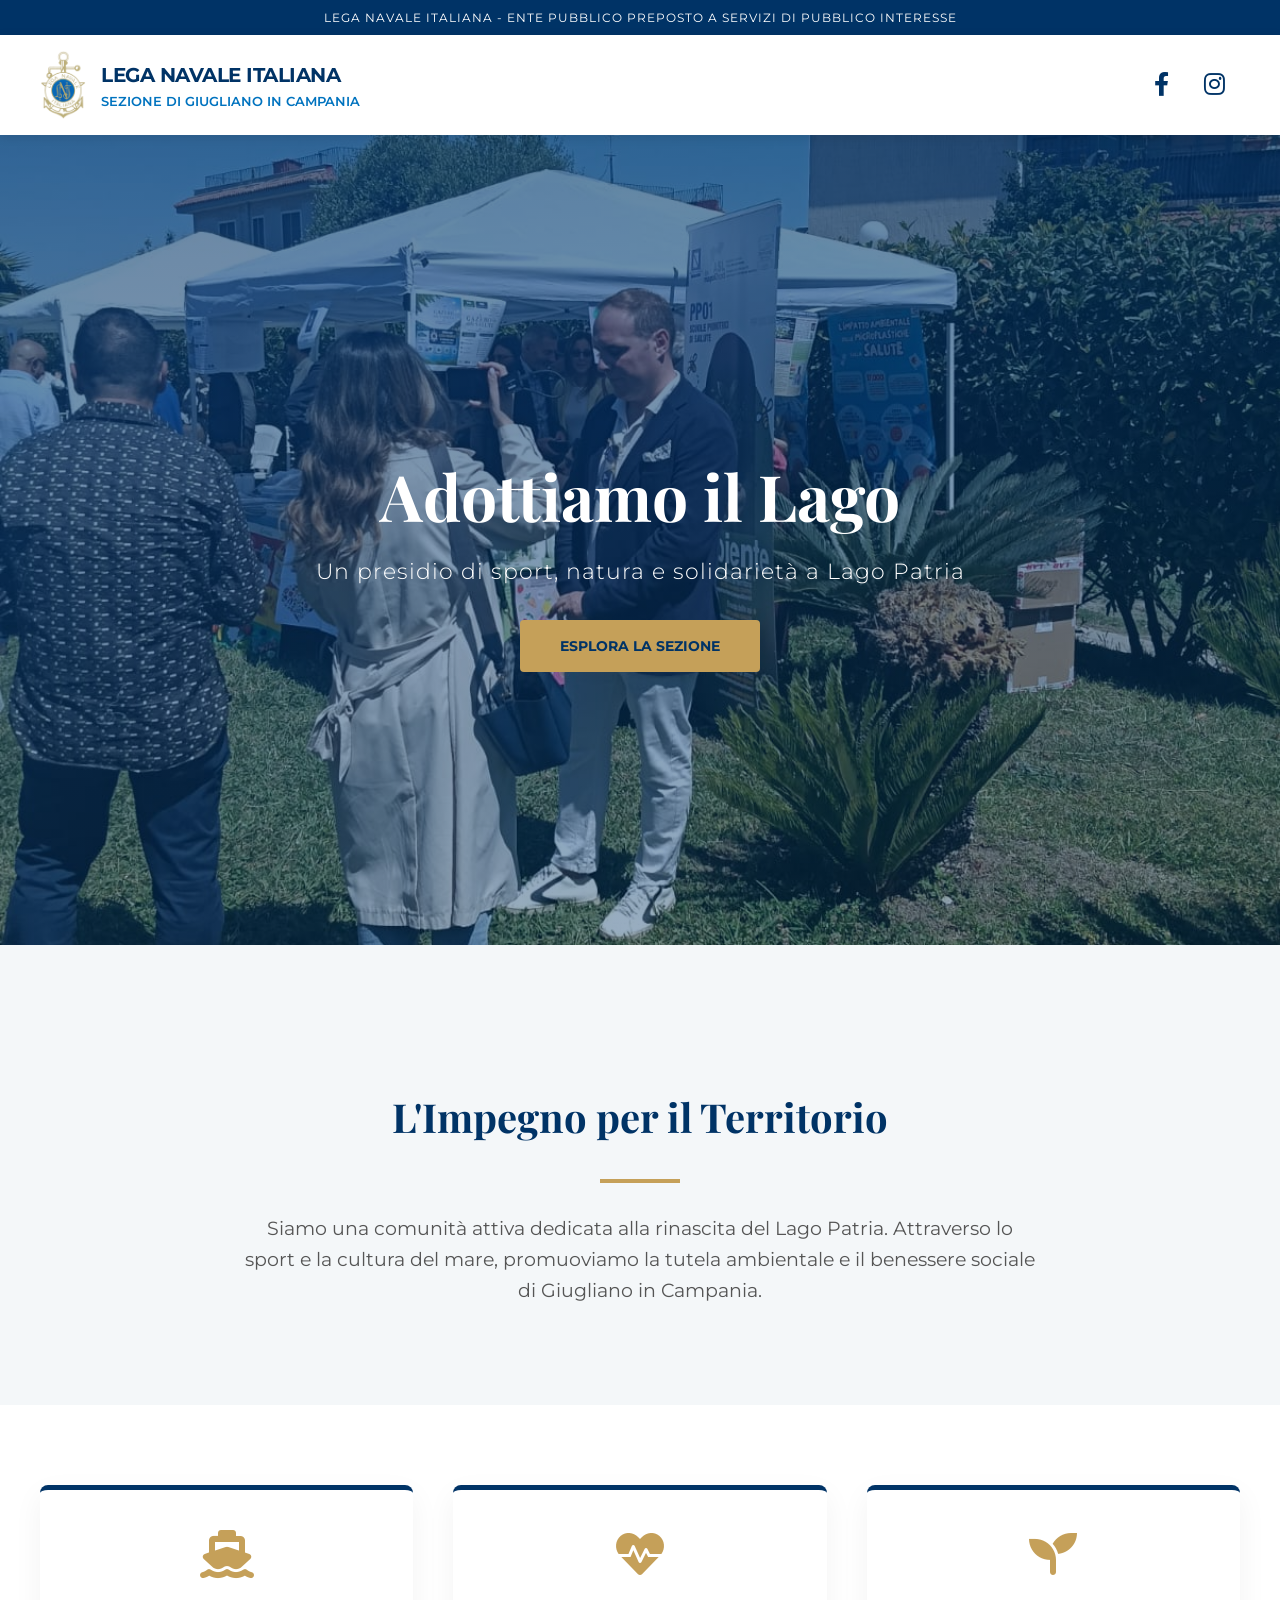
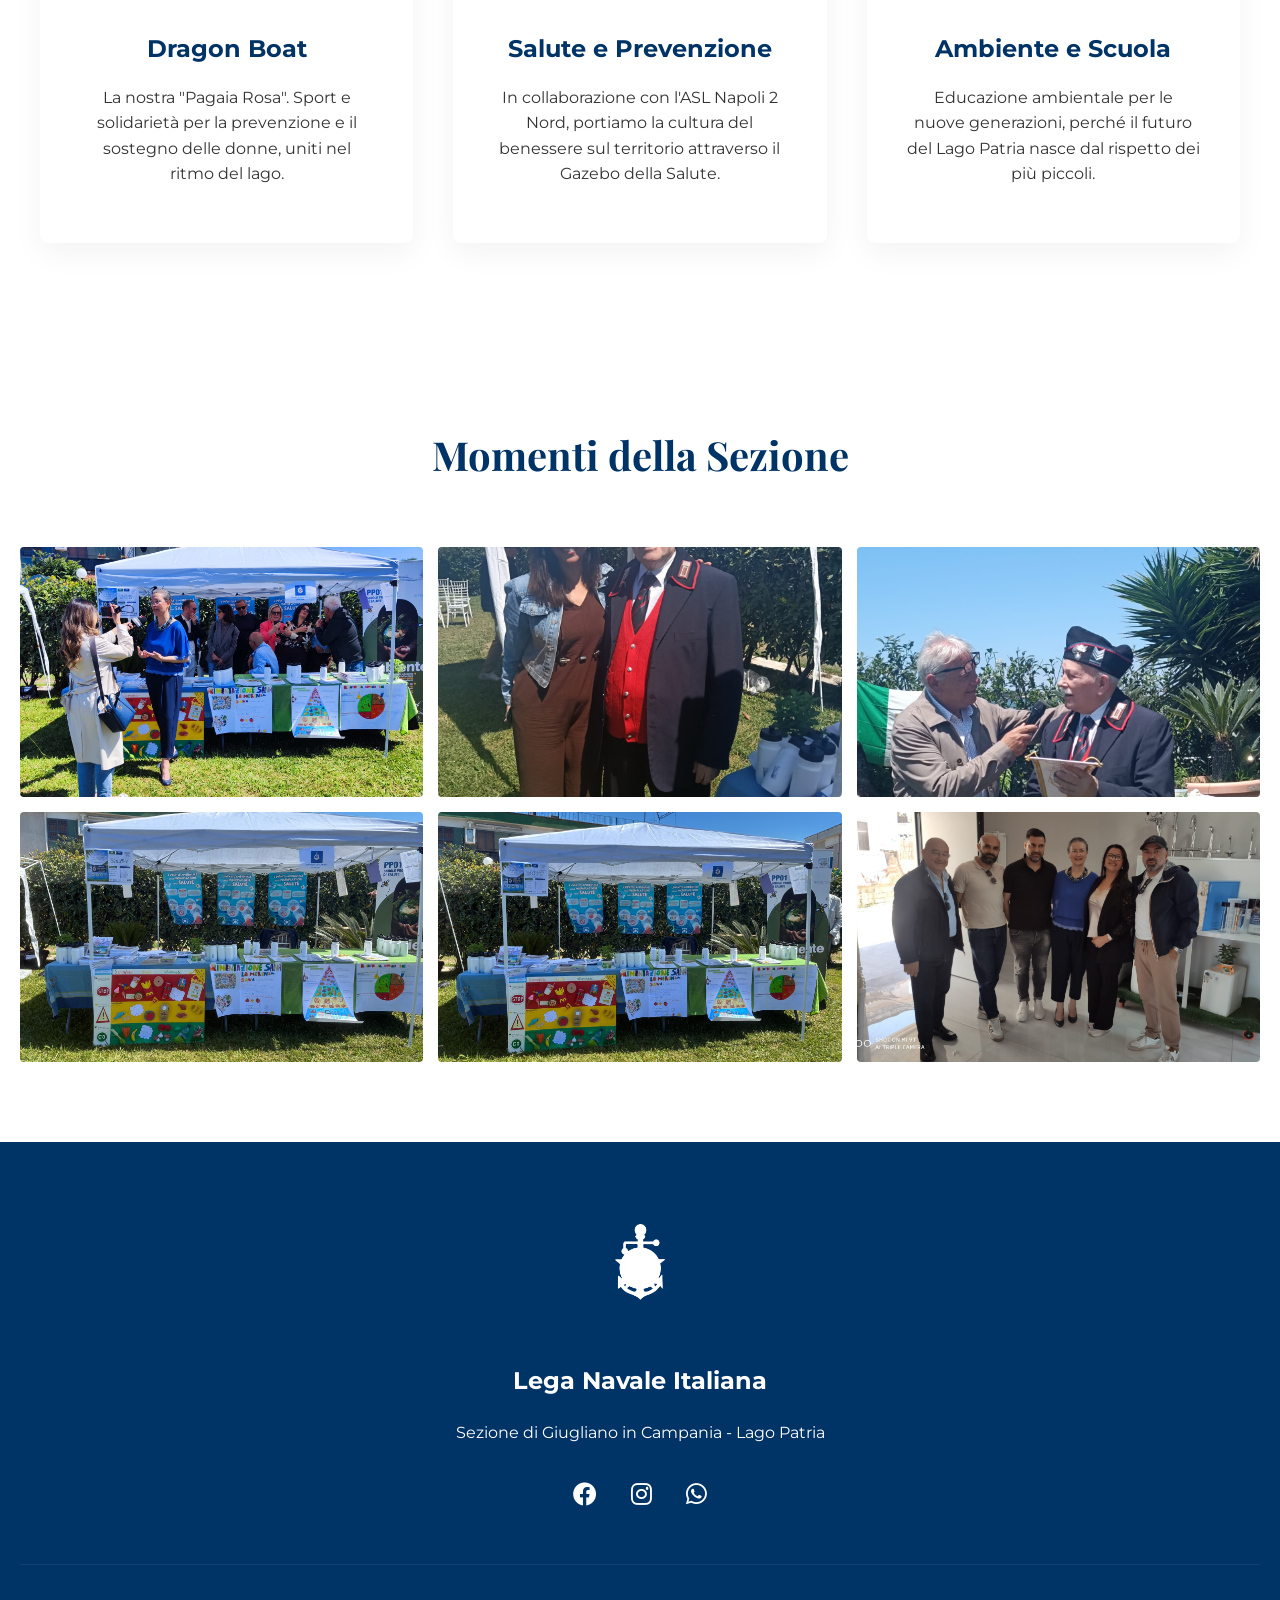
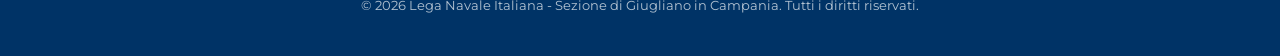
==== index.html @ 7e79f0c0 "Restyling estetico: introdotta palette istituzionale, font premium e layout mobile-first migliorato" ====
<!DOCTYPE html>
<html lang="it-IT">
<head>
    <meta charset="utf-8">
    <meta http-equiv="X-UA-Compatible" content="IE=edge,chrome=1">
    <title>Lega Navale Italiana - Sezione di Giugliano in Campania</title>
    <meta name="viewport" content="width=device-width, initial-scale=1.0">
    
    <!-- Importazione Font Istituzionali Simili -->
    <link href="https://fonts.googleapis.com/css2?family=Playfair+Display:wght@700&family=Montserrat:wght@300;400;600;700&display=swap" rel="stylesheet">
    <link rel="stylesheet" href="https://cdnjs.cloudflare.com/ajax/libs/font-awesome/6.0.0/css/all.min.css">

    <style>
        :root {
            --lni-blue: #003366; /* Blu Navy Profondo */
            --lni-light-blue: #0073bf;
            --lni-gold: #c5a059; /* Oro Istituzionale */
            --lni-white: #ffffff;
            --lni-gray: #f4f7f9;
        }

        body {
            font-family: 'Montserrat', sans-serif;
            margin: 0;
            padding: 0;
            color: #333;
            line-height: 1.6;
            background-color: var(--lni-white);
        }

        /* Top Bar */
        .top-bar {
            background-color: var(--lni-blue);
            color: white;
            padding: 8px 0;
            font-size: 12px;
            text-align: center;
            letter-spacing: 1px;
            text-transform: uppercase;
        }

        /* Navigation */
        nav {
            background: white;
            box-shadow: 0 2px 10px rgba(0,0,0,0.1);
            padding: 15px 0;
            position: sticky;
            top: 0;
            z-index: 1000;
        }
        .nav-container {
            max-width: 1200px;
            margin: 0 auto;
            display: flex;
            justify-content: space-between;
            align-items: center;
            padding: 0 20px;
        }
        .logo-box {
            display: flex;
            align-items: center;
            text-decoration: none;
            color: var(--lni-blue);
        }
        .logo-box img {
            height: 70px;
            margin-right: 15px;
        }
        .logo-text h1 {
            font-size: 20px;
            margin: 0;
            font-weight: 700;
            letter-spacing: -0.5px;
        }
        .logo-text span {
            font-size: 13px;
            display: block;
            color: var(--lni-light-blue);
            text-transform: uppercase;
            font-weight: 600;
        }

        /* Hero Section */
        .hero {
            height: 90vh;
            background: linear-gradient(rgba(0, 51, 102, 0.6), rgba(0, 51, 102, 0.4)), url('IMG-20260527-WA0098.jpg');
            background-size: cover;
            background-position: center;
            display: flex;
            align-items: center;
            justify-content: center;
            color: white;
            text-align: center;
            position: relative;
        }
        .hero-content {
            max-width: 800px;
            padding: 20px;
        }
        .hero-content h2 {
            font-family: 'Playfair Display', serif;
            font-size: 4rem;
            margin-bottom: 10px;
            line-height: 1.1;
        }
        .hero-content p {
            font-size: 1.4rem;
            margin-bottom: 30px;
            font-weight: 300;
            letter-spacing: 1px;
        }
        .btn-gold {
            background-color: var(--lni-gold);
            color: var(--lni-blue);
            padding: 15px 40px;
            text-decoration: none;
            font-weight: 700;
            border-radius: 4px;
            transition: 0.3s;
            text-transform: uppercase;
            font-size: 14px;
            display: inline-block;
        }
        .btn-gold:hover {
            background-color: #b38f4d;
            transform: translateY(-3px);
            box-shadow: 0 5px 15px rgba(0,0,0,0.3);
        }

        /* Section Intro */
        .intro {
            padding: 100px 20px;
            text-align: center;
            background: var(--lni-gray);
        }
        .intro h3 {
            font-family: 'Playfair Display', serif;
            font-size: 2.5rem;
            color: var(--lni-blue);
            margin-bottom: 20px;
        }
        .intro p {
            max-width: 800px;
            margin: 0 auto;
            font-size: 1.2rem;
            color: #555;
        }
        .divider {
            width: 80px;
            height: 4px;
            background: var(--lni-gold);
            margin: 30px auto;
        }

        /* Cards Section */
        .features {
            padding: 80px 20px;
            display: grid;
            grid-template-columns: repeat(auto-fit, minmax(300px, 1fr));
            gap: 40px;
            max-width: 1200px;
            margin: 0 auto;
        }
        .card {
            background: white;
            padding: 40px;
            border-radius: 8px;
            box-shadow: 0 10px 30px rgba(0,0,0,0.05);
            border-top: 5px solid var(--lni-blue);
            transition: 0.3s;
            text-align: center;
        }
        .card:hover {
            transform: translateY(-10px);
        }
        .card i {
            font-size: 3rem;
            color: var(--lni-gold);
            margin-bottom: 20px;
        }
        .card h4 {
            font-size: 1.5rem;
            color: var(--lni-blue);
            margin-bottom: 15px;
        }

        /* Gallery */
        .gallery-grid {
            display: grid;
            grid-template-columns: repeat(auto-fill, minmax(300px, 1fr));
            gap: 15px;
            padding: 20px;
        }
        .gallery-item {
            position: relative;
            overflow: hidden;
            height: 250px;
            border-radius: 4px;
        }
        .gallery-item img {
            width: 100%;
            height: 100%;
            object-fit: cover;
            transition: 0.5s;
        }
        .gallery-item:hover img {
            transform: scale(1.1);
        }

        /* Footer */
        footer {
            background: var(--lni-blue);
            color: white;
            padding: 80px 20px 40px;
            text-align: center;
        }
        .footer-logo img {
            height: 80px;
            margin-bottom: 20px;
        }
        .social-links a {
            color: white;
            font-size: 24px;
            margin: 0 15px;
            transition: 0.3s;
        }
        .social-links a:hover {
            color: var(--lni-gold);
        }
        .copyright {
            margin-top: 50px;
            font-size: 13px;
            opacity: 0.7;
            border-top: 1px solid rgba(255,255,255,0.1);
            padding-top: 30px;
        }

        /* Responsive */
        @media (max-width: 768px) {
            .hero-content h2 { font-size: 2.5rem; }
            .hero-content p { font-size: 1.1rem; }
            .features { grid-template-columns: 1fr; }
        }
    </style>
</head>
<body>

    <div class="top-bar">
        Lega Navale Italiana - Ente Pubblico preposto a servizi di pubblico interesse
    </div>

    <nav>
        <div class="nav-container">
            <a href="index.html" class="logo-box">
                <img src="mod/aalborg_theme/graphics/nuovo_layout/images/logo.png" alt="Logo LNI">
                <div class="logo-text">
                    <h1>LEGA NAVALE ITALIANA</h1>
                    <span>Sezione di Giugliano in Campania</span>
                </div>
            </a>
            <div class="social-links d-none d-md-block" style="font-size: 18px;">
                <a href="#" style="color:var(--lni-blue)"><i class="fab fa-facebook-f"></i></a>
                <a href="#" style="color:var(--lni-blue)"><i class="fab fa-instagram"></i></a>
            </div>
        </div>
    </nav>

    <header class="hero">
        <div class="hero-content">
            <h2>Adottiamo il Lago</h2>
            <p>Un presidio di sport, natura e solidarietà a Lago Patria</p>
            <a href="#progetti" class="btn-gold">Esplora la Sezione</a>
        </div>
    </header>

    <section class="intro">
        <h3>L'Impegno per il Territorio</h3>
        <div class="divider"></div>
        <p>Siamo una comunità attiva dedicata alla rinascita del Lago Patria. Attraverso lo sport e la cultura del mare, promuoviamo la tutela ambientale e il benessere sociale di Giugliano in Campania.</p>
    </section>

    <section class="features" id="progetti">
        <div class="card">
            <i class="fas fa-ship"></i>
            <h4>Dragon Boat</h4>
            <p>La nostra "Pagaia Rosa". Sport e solidarietà per la prevenzione e il sostegno delle donne, uniti nel ritmo del lago.</p>
        </div>
        <div class="card">
            <i class="fas fa-heartbeat"></i>
            <h4>Salute e Prevenzione</h4>
            <p>In collaborazione con l'ASL Napoli 2 Nord, portiamo la cultura del benessere sul territorio attraverso il Gazebo della Salute.</p>
        </div>
        <div class="card">
            <i class="fas fa-seedling"></i>
            <h4>Ambiente e Scuola</h4>
            <p>Educazione ambientale per le nuove generazioni, perché il futuro del Lago Patria nasce dal rispetto dei più piccoli.</p>
        </div>
    </section>

    <section style="background: white; padding: 60px 0;">
        <h3 style="text-align:center; font-family:'Playfair Display', serif; font-size: 2.5rem; color:var(--lni-blue); margin-bottom:40px;">Momenti della Sezione</h3>
        <div class="gallery-grid">
            <div class="gallery-item"><img src="IMG-20260527-WA0024.jpg" alt="Attività"></div>
            <div class="gallery-item"><img src="IMG-20260527-WA0032.jpg" alt="Gruppo"></div>
            <div class="gallery-item"><img src="IMG-20260527-WA0045.jpg" alt="Sede"></div>
            <div class="gallery-item"><img src="IMG-20260527-WA0053.jpg" alt="Giovani"></div>
            <div class="gallery-item"><img src="IMG-20260527-WA0084.jpg" alt="Eventi"></div>
            <div class="gallery-item"><img src="IMG-20260527-WA0019.jpg" alt="Lago"></div>
        </div>
    </section>

    <footer>
        <div class="footer-logo">
            <img src="mod/aalborg_theme/graphics/nuovo_layout/images/logo.png" alt="Logo LNI" style="filter: brightness(0) invert(1);">
        </div>
        <h4 style="font-size: 24px; margin-bottom: 20px;">Lega Navale Italiana</h4>
        <p>Sezione di Giugliano in Campania - Lago Patria</p>
        <div class="social-links" style="margin-top: 30px;">
            <a href="#"><i class="fab fa-facebook"></i></a>
            <a href="#"><i class="fab fa-instagram"></i></a>
            <a href="#"><i class="fab fa-whatsapp"></i></a>
        </div>
        <div class="copyright">
            &copy; 2026 Lega Navale Italiana - Sezione di Giugliano in Campania. Tutti i diritti riservati.
        </div>
    </footer>

</body>
</html>
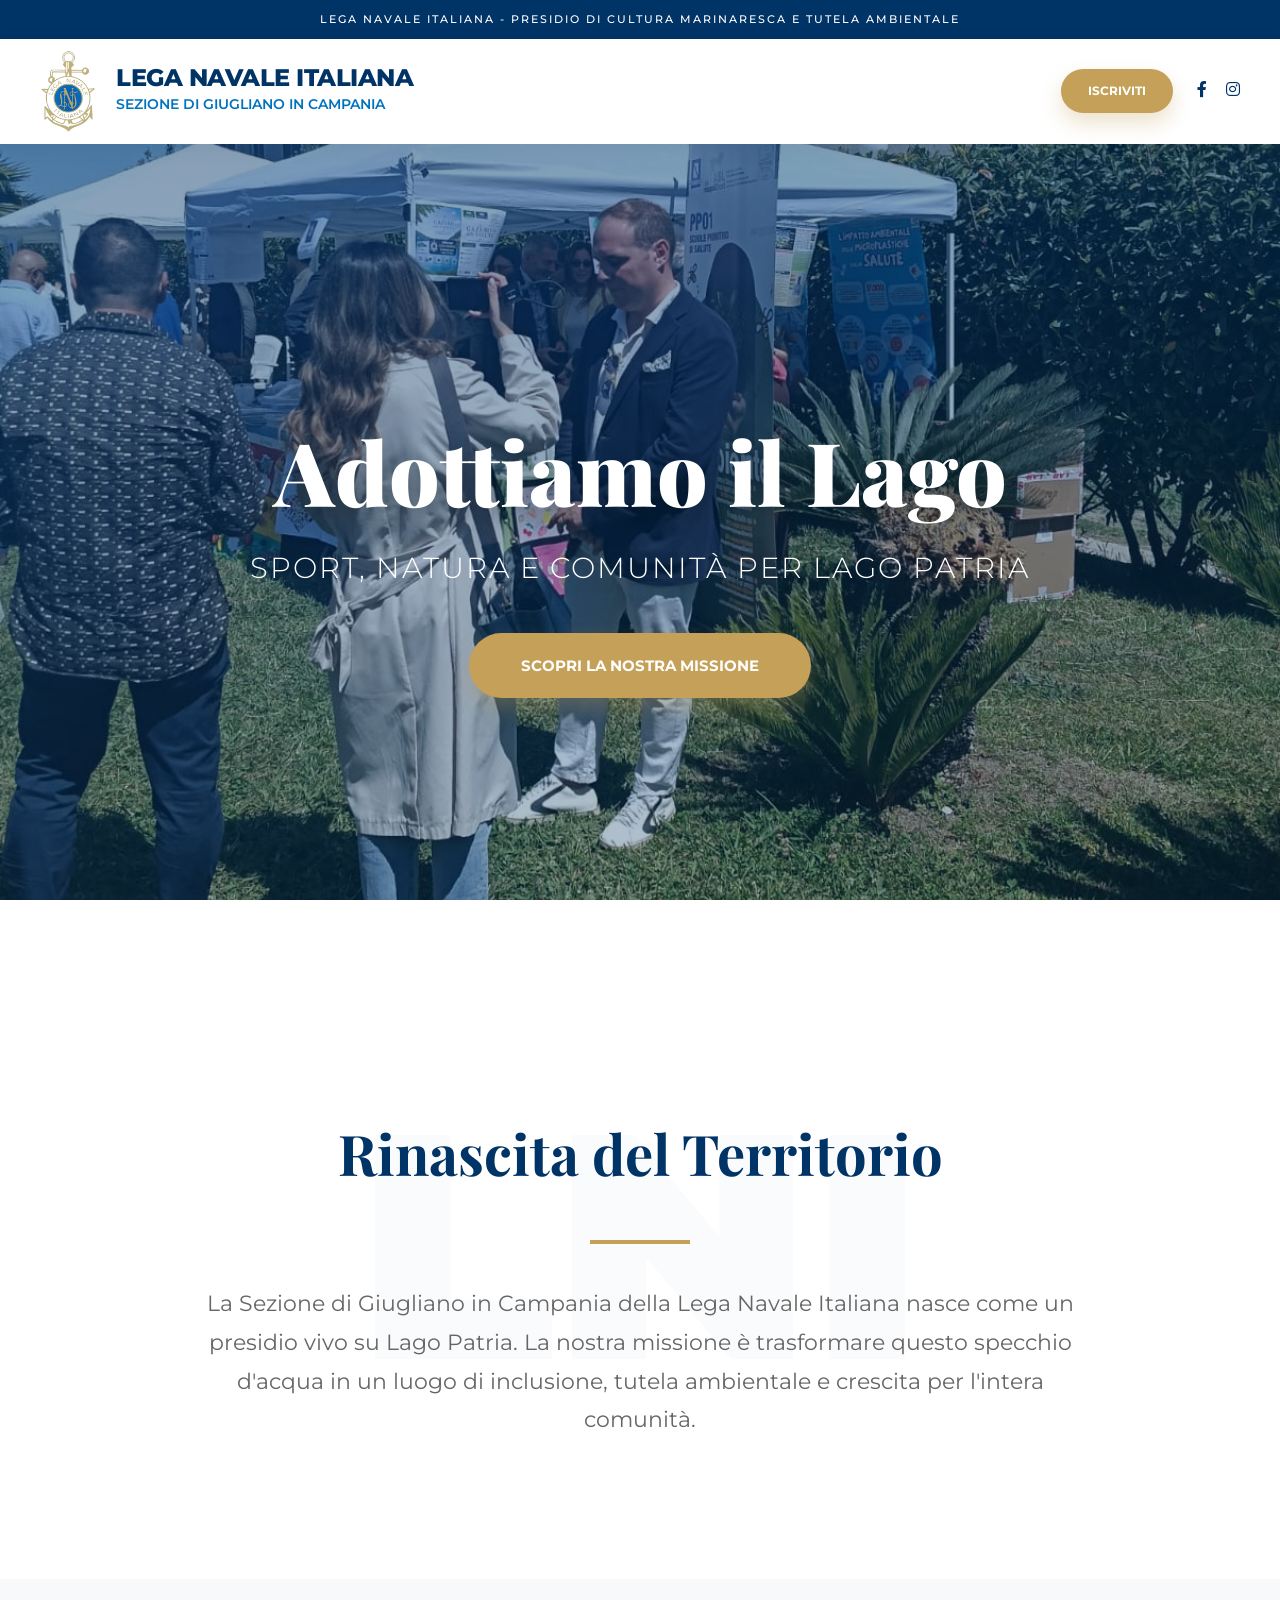
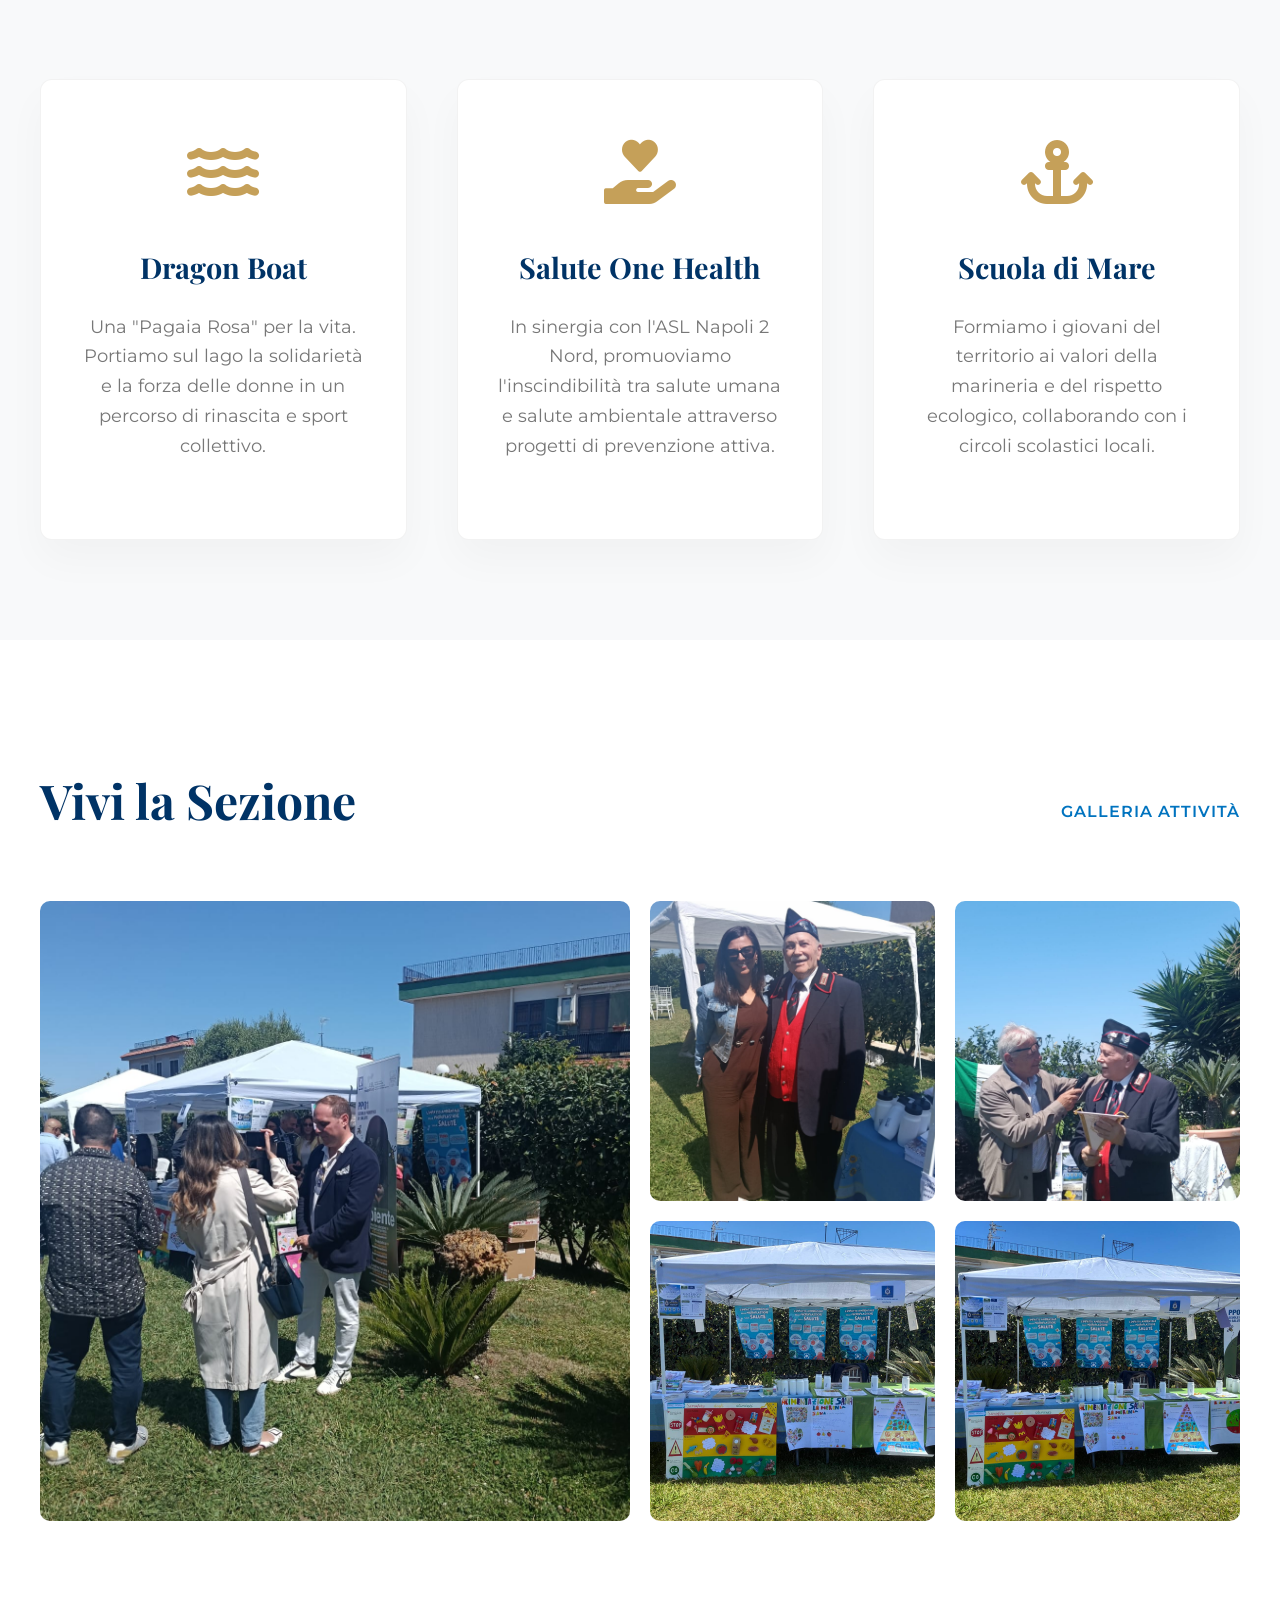
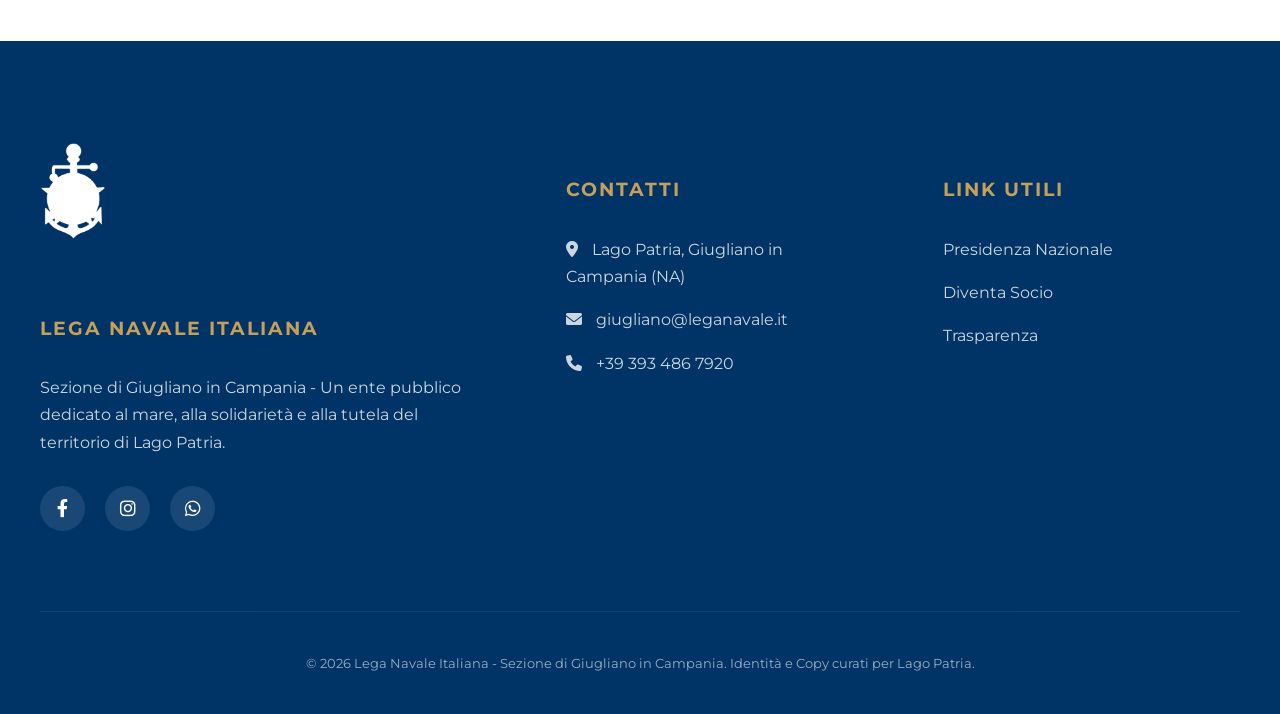
==== commit 4d1138df: "Ottimizzazione desktop: layout mosaic per galleria, effetti parallax e whitespace generoso" ====
--- a/index.html
+++ b/index.html
@@ -7,54 +7,61 @@
     <meta name="viewport" content="width=device-width, initial-scale=1.0">
     
     <!-- Importazione Font Istituzionali Simili -->
-    <link href="https://fonts.googleapis.com/css2?family=Playfair+Display:wght@700&family=Montserrat:wght@300;400;600;700&display=swap" rel="stylesheet">
+    <link href="https://fonts.googleapis.com/css2?family=Playfair+Display:wght@700;900&family=Montserrat:wght@300;400;500;600;700&display=swap" rel="stylesheet">
     <link rel="stylesheet" href="https://cdnjs.cloudflare.com/ajax/libs/font-awesome/6.0.0/css/all.min.css">
 
     <style>
         :root {
-            --lni-blue: #003366; /* Blu Navy Profondo */
+            --lni-blue: #003366; 
             --lni-light-blue: #0073bf;
-            --lni-gold: #c5a059; /* Oro Istituzionale */
+            --lni-gold: #c5a059; 
             --lni-white: #ffffff;
-            --lni-gray: #f4f7f9;
-        }
+            --lni-gray: #f8f9fa;
+            --container-width: 1300px;
+        }
+
+        * { box-sizing: border-box; }
 
         body {
             font-family: 'Montserrat', sans-serif;
             margin: 0;
             padding: 0;
-            color: #333;
-            line-height: 1.6;
+            color: #2d2d2d;
+            line-height: 1.7;
             background-color: var(--lni-white);
-        }
-
-        /* Top Bar */
+            -webkit-font-smoothing: antialiased;
+        }
+
+        /* Top Bar - Desktop Optimization */
         .top-bar {
             background-color: var(--lni-blue);
             color: white;
-            padding: 8px 0;
-            font-size: 12px;
+            padding: 10px 0;
+            font-size: 11px;
             text-align: center;
-            letter-spacing: 1px;
+            letter-spacing: 2px;
             text-transform: uppercase;
-        }
-
-        /* Navigation */
+            font-weight: 500;
+        }
+
+        /* Navigation - Desktop Optimization */
         nav {
-            background: white;
-            box-shadow: 0 2px 10px rgba(0,0,0,0.1);
-            padding: 15px 0;
+            background: rgba(255, 255, 255, 0.98);
+            backdrop-filter: blur(10px);
+            box-shadow: 0 4px 20px rgba(0,0,0,0.05);
+            padding: 10px 0;
             position: sticky;
             top: 0;
             z-index: 1000;
+            transition: all 0.3s ease;
         }
         .nav-container {
-            max-width: 1200px;
+            max-width: var(--container-width);
             margin: 0 auto;
             display: flex;
             justify-content: space-between;
             align-items: center;
-            padding: 0 20px;
+            padding: 0 40px;
         }
         .logo-box {
             display: flex;
@@ -63,29 +70,33 @@
             color: var(--lni-blue);
         }
         .logo-box img {
-            height: 70px;
-            margin-right: 15px;
+            height: 85px;
+            margin-right: 20px;
+            transition: height 0.3s;
         }
         .logo-text h1 {
-            font-size: 20px;
+            font-size: 24px;
             margin: 0;
-            font-weight: 700;
+            font-weight: 800;
             letter-spacing: -0.5px;
+            line-height: 1.1;
         }
         .logo-text span {
-            font-size: 13px;
+            font-size: 14px;
             display: block;
             color: var(--lni-light-blue);
             text-transform: uppercase;
             font-weight: 600;
-        }
-
-        /* Hero Section */
+            margin-top: 2px;
+        }
+
+        /* Hero Section - Desktop Focus */
         .hero {
-            height: 90vh;
-            background: linear-gradient(rgba(0, 51, 102, 0.6), rgba(0, 51, 102, 0.4)), url('IMG-20260527-WA0098.jpg');
+            height: 85vh;
+            background: linear-gradient(rgba(0, 51, 102, 0.5), rgba(0, 51, 102, 0.3)), url('IMG-20260527-WA0098.jpg');
             background-size: cover;
             background-position: center;
+            background-attachment: fixed; /* Parallax effect for desktop */
             display: flex;
             align-items: center;
             justify-content: center;
@@ -94,159 +105,290 @@
             position: relative;
         }
         .hero-content {
-            max-width: 800px;
-            padding: 20px;
+            max-width: 1000px;
+            padding: 40px;
+            animation: fadeIn 1.5s ease-out;
         }
         .hero-content h2 {
             font-family: 'Playfair Display', serif;
-            font-size: 4rem;
-            margin-bottom: 10px;
-            line-height: 1.1;
+            font-size: 5.5rem; /* Larger on Desktop */
+            margin-bottom: 20px;
+            line-height: 1;
+            font-weight: 900;
+            text-shadow: 0 10px 30px rgba(0,0,0,0.3);
         }
         .hero-content p {
-            font-size: 1.4rem;
-            margin-bottom: 30px;
+            font-size: 1.8rem;
+            margin-bottom: 40px;
             font-weight: 300;
-            letter-spacing: 1px;
-        }
+            letter-spacing: 2px;
+            text-transform: uppercase;
+            max-width: 800px;
+            margin-left: auto;
+            margin-right: auto;
+        }
+        @keyframes fadeIn {
+            from { opacity: 0; transform: translateY(20px); }
+            to { opacity: 1; transform: translateY(0); }
+        }
+
         .btn-gold {
             background-color: var(--lni-gold);
-            color: var(--lni-blue);
-            padding: 15px 40px;
+            color: white;
+            padding: 18px 50px;
             text-decoration: none;
             font-weight: 700;
-            border-radius: 4px;
-            transition: 0.3s;
+            border-radius: 50px; /* Pill shape for desktop */
+            transition: all 0.4s cubic-bezier(0.175, 0.885, 0.32, 1.275);
             text-transform: uppercase;
-            font-size: 14px;
+            font-size: 15px;
             display: inline-block;
+            box-shadow: 0 10px 20px rgba(197, 160, 89, 0.3);
+            border: 2px solid transparent;
         }
         .btn-gold:hover {
-            background-color: #b38f4d;
-            transform: translateY(-3px);
-            box-shadow: 0 5px 15px rgba(0,0,0,0.3);
-        }
-
-        /* Section Intro */
+            background-color: transparent;
+            border-color: var(--lni-gold);
+            color: var(--lni-gold);
+            transform: scale(1.05);
+            box-shadow: 0 15px 30px rgba(0,0,0,0.2);
+        }
+
+        /* Intro Section - Desktop Whitespace */
         .intro {
-            padding: 100px 20px;
+            padding: 140px 40px;
             text-align: center;
-            background: var(--lni-gray);
+            background: var(--lni-white);
+            position: relative;
+        }
+        .intro::after {
+            content: "LNI";
+            position: absolute;
+            top: 50%;
+            left: 50%;
+            transform: translate(-50%, -50%);
+            font-size: 20rem;
+            font-weight: 900;
+            color: rgba(0, 51, 102, 0.02);
+            z-index: 0;
+            pointer-events: none;
+        }
+        .intro-content {
+            position: relative;
+            z-index: 1;
         }
         .intro h3 {
             font-family: 'Playfair Display', serif;
-            font-size: 2.5rem;
+            font-size: 3.5rem;
+            color: var(--lni-blue);
+            margin-bottom: 30px;
+        }
+        .intro p {
+            max-width: 900px;
+            margin: 0 auto;
+            font-size: 1.35rem;
+            color: #666;
+            line-height: 1.8;
+            font-weight: 400;
+        }
+        .divider {
+            width: 100px;
+            height: 4px;
+            background: var(--lni-gold);
+            margin: 40px auto;
+        }
+
+        /* Grid Features - Desktop Grid */
+        .features-section {
+            background-color: var(--lni-gray);
+            padding: 100px 0;
+        }
+        .features {
+            display: grid;
+            grid-template-columns: repeat(3, 1fr);
+            gap: 50px;
+            max-width: var(--container-width);
+            margin: 0 auto;
+            padding: 0 40px;
+        }
+        .card {
+            background: white;
+            padding: 60px 40px;
+            border-radius: 12px;
+            box-shadow: 0 20px 40px rgba(0,0,0,0.03);
+            transition: all 0.5s ease;
+            text-align: center;
+            border: 1px solid rgba(0,0,0,0.05);
+        }
+        .card:hover {
+            transform: translateY(-15px);
+            box-shadow: 0 30px 60px rgba(0,0,0,0.08);
+            border-bottom: 6px solid var(--lni-blue);
+        }
+        .card i {
+            font-size: 4rem;
+            color: var(--lni-gold);
+            margin-bottom: 30px;
+            display: block;
+        }
+        .card h4 {
+            font-family: 'Playfair Display', serif;
+            font-size: 1.8rem;
             color: var(--lni-blue);
             margin-bottom: 20px;
         }
-        .intro p {
-            max-width: 800px;
+        .card p {
+            font-size: 1.1rem;
+            color: #777;
+        }
+
+        /* Showcase Gallery - Desktop Mosaic */
+        .showcase {
+            padding: 120px 0;
+        }
+        .gallery-container {
+            max-width: var(--container-width);
             margin: 0 auto;
-            font-size: 1.2rem;
-            color: #555;
-        }
-        .divider {
-            width: 80px;
-            height: 4px;
-            background: var(--lni-gold);
-            margin: 30px auto;
-        }
-
-        /* Cards Section */
-        .features {
-            padding: 80px 20px;
-            display: grid;
-            grid-template-columns: repeat(auto-fit, minmax(300px, 1fr));
-            gap: 40px;
-            max-width: 1200px;
-            margin: 0 auto;
-        }
-        .card {
-            background: white;
-            padding: 40px;
-            border-radius: 8px;
-            box-shadow: 0 10px 30px rgba(0,0,0,0.05);
-            border-top: 5px solid var(--lni-blue);
-            transition: 0.3s;
-            text-align: center;
-        }
-        .card:hover {
-            transform: translateY(-10px);
-        }
-        .card i {
+            padding: 0 40px;
+        }
+        .gallery-header {
+            display: flex;
+            justify-content: space-between;
+            align-items: flex-end;
+            margin-bottom: 60px;
+        }
+        .gallery-header h3 {
+            font-family: 'Playfair Display', serif;
             font-size: 3rem;
-            color: var(--lni-gold);
-            margin-bottom: 20px;
-        }
-        .card h4 {
-            font-size: 1.5rem;
             color: var(--lni-blue);
-            margin-bottom: 15px;
-        }
-
-        /* Gallery */
+            margin: 0;
+        }
         .gallery-grid {
             display: grid;
-            grid-template-columns: repeat(auto-fill, minmax(300px, 1fr));
-            gap: 15px;
-            padding: 20px;
+            grid-template-columns: repeat(4, 1fr);
+            grid-auto-rows: 300px;
+            gap: 20px;
         }
         .gallery-item {
             position: relative;
             overflow: hidden;
-            height: 250px;
-            border-radius: 4px;
+            border-radius: 10px;
+        }
+        .gallery-item.large {
+            grid-column: span 2;
+            grid-row: span 2;
         }
         .gallery-item img {
             width: 100%;
             height: 100%;
             object-fit: cover;
+            transition: all 0.8s ease;
+        }
+        .gallery-item:hover img {
+            transform: scale(1.15) rotate(1deg);
+            filter: brightness(0.8);
+        }
+        .gallery-overlay {
+            position: absolute;
+            bottom: 0;
+            left: 0;
+            right: 0;
+            padding: 30px;
+            background: linear-gradient(transparent, rgba(0,51,102,0.8));
+            color: white;
+            opacity: 0;
             transition: 0.5s;
         }
-        .gallery-item:hover img {
-            transform: scale(1.1);
-        }
-
-        /* Footer */
+        .gallery-item:hover .gallery-overlay {
+            opacity: 1;
+        }
+
+        /* Footer - Premium Desktop */
         footer {
             background: var(--lni-blue);
             color: white;
-            padding: 80px 20px 40px;
+            padding: 100px 40px 40px;
+        }
+        .footer-grid {
+            max-width: var(--container-width);
+            margin: 0 auto;
+            display: grid;
+            grid-template-columns: 1.5fr 1fr 1fr;
+            gap: 80px;
+            text-align: left;
+        }
+        .footer-logo img {
+            height: 100px;
+            margin-bottom: 30px;
+            filter: brightness(0) invert(1);
+        }
+        .footer-col h5 {
+            font-size: 1.2rem;
+            margin-bottom: 30px;
+            color: var(--lni-gold);
+            text-transform: uppercase;
+            letter-spacing: 2px;
+        }
+        .footer-col p { opacity: 0.8; font-size: 1rem; }
+        .social-box {
+            display: flex;
+            gap: 20px;
+            margin-top: 30px;
+        }
+        .social-box a {
+            width: 45px;
+            height: 45px;
+            background: rgba(255,255,255,0.1);
+            display: flex;
+            align-items: center;
+            justify-content: center;
+            border-radius: 50%;
+            color: white;
+            font-size: 18px;
+            transition: 0.3s;
+            text-decoration: none;
+        }
+        .social-box a:hover {
+            background: var(--lni-gold);
+            transform: translateY(-5px);
+        }
+        .copyright {
+            max-width: var(--container-width);
+            margin: 80px auto 0;
+            padding-top: 40px;
+            border-top: 1px solid rgba(255,255,255,0.1);
             text-align: center;
-        }
-        .footer-logo img {
-            height: 80px;
-            margin-bottom: 20px;
-        }
-        .social-links a {
-            color: white;
-            font-size: 24px;
-            margin: 0 15px;
-            transition: 0.3s;
-        }
-        .social-links a:hover {
-            color: var(--lni-gold);
-        }
-        .copyright {
-            margin-top: 50px;
             font-size: 13px;
-            opacity: 0.7;
-            border-top: 1px solid rgba(255,255,255,0.1);
-            padding-top: 30px;
-        }
-
-        /* Responsive */
+            opacity: 0.6;
+        }
+
+        /* Tablet & Mobile Overrides */
+        @media (max-width: 1024px) {
+            .hero-content h2 { font-size: 4rem; }
+            .features { grid-template-columns: repeat(2, 1fr); }
+            .gallery-grid { grid-template-columns: repeat(2, 1fr); }
+            .footer-grid { grid-template-columns: 1fr; gap: 40px; text-align: center; }
+            .footer-logo { margin: 0 auto; }
+            .social-box { justify-content: center; }
+        }
+
         @media (max-width: 768px) {
-            .hero-content h2 { font-size: 2.5rem; }
-            .hero-content p { font-size: 1.1rem; }
+            .hero-content h2 { font-size: 3rem; }
+            .hero-content p { font-size: 1.2rem; }
             .features { grid-template-columns: 1fr; }
+            .gallery-grid { grid-template-columns: 1fr; }
+            .nav-container { padding: 0 20px; }
+            .logo-text h1 { font-size: 18px; }
+            .intro h3 { font-size: 2.5rem; }
+            nav { padding: 5px 0; }
+            .logo-box img { height: 60px; }
         }
     </style>
 </head>
 <body>
 
     <div class="top-bar">
-        Lega Navale Italiana - Ente Pubblico preposto a servizi di pubblico interesse
+        Lega Navale Italiana - Presidio di Cultura Marinaresca e Tutela Ambientale
     </div>
 
     <nav>
@@ -258,8 +400,9 @@
                     <span>Sezione di Giugliano in Campania</span>
                 </div>
             </a>
-            <div class="social-links d-none d-md-block" style="font-size: 18px;">
-                <a href="#" style="color:var(--lni-blue)"><i class="fab fa-facebook-f"></i></a>
+            <div class="social-links d-none d-md-block">
+                <a href="#progetti" class="btn-gold" style="padding: 10px 25px; font-size: 12px; margin-right: 20px;">Iscriviti</a>
+                <a href="#" style="color:var(--lni-blue); margin-right:15px;"><i class="fab fa-facebook-f"></i></a>
                 <a href="#" style="color:var(--lni-blue)"><i class="fab fa-instagram"></i></a>
             </div>
         </div>
@@ -268,60 +411,99 @@
     <header class="hero">
         <div class="hero-content">
             <h2>Adottiamo il Lago</h2>
-            <p>Un presidio di sport, natura e solidarietà a Lago Patria</p>
-            <a href="#progetti" class="btn-gold">Esplora la Sezione</a>
+            <p>Sport, Natura e Comunità per Lago Patria</p>
+            <a href="#storia" class="btn-gold">Scopri la nostra missione</a>
         </div>
     </header>
 
-    <section class="intro">
-        <h3>L'Impegno per il Territorio</h3>
-        <div class="divider"></div>
-        <p>Siamo una comunità attiva dedicata alla rinascita del Lago Patria. Attraverso lo sport e la cultura del mare, promuoviamo la tutela ambientale e il benessere sociale di Giugliano in Campania.</p>
+    <section class="intro" id="storia">
+        <div class="intro-content">
+            <h3>Rinascita del Territorio</h3>
+            <div class="divider"></div>
+            <p>La Sezione di Giugliano in Campania della Lega Navale Italiana nasce come un presidio vivo su Lago Patria. La nostra missione è trasformare questo specchio d'acqua in un luogo di inclusione, tutela ambientale e crescita per l'intera comunità.</p>
+        </div>
     </section>
 
-    <section class="features" id="progetti">
-        <div class="card">
-            <i class="fas fa-ship"></i>
-            <h4>Dragon Boat</h4>
-            <p>La nostra "Pagaia Rosa". Sport e solidarietà per la prevenzione e il sostegno delle donne, uniti nel ritmo del lago.</p>
-        </div>
-        <div class="card">
-            <i class="fas fa-heartbeat"></i>
-            <h4>Salute e Prevenzione</h4>
-            <p>In collaborazione con l'ASL Napoli 2 Nord, portiamo la cultura del benessere sul territorio attraverso il Gazebo della Salute.</p>
-        </div>
-        <div class="card">
-            <i class="fas fa-seedling"></i>
-            <h4>Ambiente e Scuola</h4>
-            <p>Educazione ambientale per le nuove generazioni, perché il futuro del Lago Patria nasce dal rispetto dei più piccoli.</p>
+    <section class="features-section" id="progetti">
+        <div class="features">
+            <div class="card">
+                <i class="fas fa-water"></i>
+                <h4>Dragon Boat</h4>
+                <p>Una "Pagaia Rosa" per la vita. Portiamo sul lago la solidarietà e la forza delle donne in un percorso di rinascita e sport collettivo.</p>
+            </div>
+            <div class="card">
+                <i class="fas fa-hand-holding-heart"></i>
+                <h4>Salute One Health</h4>
+                <p>In sinergia con l'ASL Napoli 2 Nord, promuoviamo l'inscindibilità tra salute umana e salute ambientale attraverso progetti di prevenzione attiva.</p>
+            </div>
+            <div class="card">
+                <i class="fas fa-anchor"></i>
+                <h4>Scuola di Mare</h4>
+                <p>Formiamo i giovani del territorio ai valori della marineria e del rispetto ecologico, collaborando con i circoli scolastici locali.</p>
+            </div>
         </div>
     </section>
 
-    <section style="background: white; padding: 60px 0;">
-        <h3 style="text-align:center; font-family:'Playfair Display', serif; font-size: 2.5rem; color:var(--lni-blue); margin-bottom:40px;">Momenti della Sezione</h3>
-        <div class="gallery-grid">
-            <div class="gallery-item"><img src="IMG-20260527-WA0024.jpg" alt="Attività"></div>
-            <div class="gallery-item"><img src="IMG-20260527-WA0032.jpg" alt="Gruppo"></div>
-            <div class="gallery-item"><img src="IMG-20260527-WA0045.jpg" alt="Sede"></div>
-            <div class="gallery-item"><img src="IMG-20260527-WA0053.jpg" alt="Giovani"></div>
-            <div class="gallery-item"><img src="IMG-20260527-WA0084.jpg" alt="Eventi"></div>
-            <div class="gallery-item"><img src="IMG-20260527-WA0019.jpg" alt="Lago"></div>
+    <section class="showcase">
+        <div class="gallery-container">
+            <div class="gallery-header">
+                <h3>Vivi la Sezione</h3>
+                <p style="color:var(--lni-light-blue); font-weight:600; text-transform:uppercase; letter-spacing:1px;">Galleria Attività</p>
+            </div>
+            <div class="gallery-grid">
+                <div class="gallery-item large">
+                    <img src="IMG-20260527-WA0098.jpg" alt="Lago Patria">
+                    <div class="gallery-overlay"><h4>Panorama del Lago</h4><p>Il nostro campo di regata</p></div>
+                </div>
+                <div class="gallery-item">
+                    <img src="IMG-20260527-WA0032.jpg" alt="Inaugurazione">
+                    <div class="gallery-overlay"><h4>Eventi</h4></div>
+                </div>
+                <div class="gallery-item">
+                    <img src="IMG-20260527-WA0045.jpg" alt="Sede LNI">
+                    <div class="gallery-overlay"><h4>La Nuova Sede</h4></div>
+                </div>
+                <div class="gallery-item">
+                    <img src="IMG-20260527-WA0053.jpg" alt="Giovani">
+                    <div class="gallery-overlay"><h4>Educazione</h4></div>
+                </div>
+                <div class="gallery-item">
+                    <img src="IMG-20260527-WA0084.jpg" alt="Premiazione">
+                    <div class="gallery-overlay"><h4>Traguardi</h4></div>
+                </div>
+            </div>
         </div>
     </section>
 
     <footer>
-        <div class="footer-logo">
-            <img src="mod/aalborg_theme/graphics/nuovo_layout/images/logo.png" alt="Logo LNI" style="filter: brightness(0) invert(1);">
-        </div>
-        <h4 style="font-size: 24px; margin-bottom: 20px;">Lega Navale Italiana</h4>
-        <p>Sezione di Giugliano in Campania - Lago Patria</p>
-        <div class="social-links" style="margin-top: 30px;">
-            <a href="#"><i class="fab fa-facebook"></i></a>
-            <a href="#"><i class="fab fa-instagram"></i></a>
-            <a href="#"><i class="fab fa-whatsapp"></i></a>
+        <div class="footer-grid">
+            <div class="footer-col">
+                <div class="footer-logo">
+                    <img src="mod/aalborg_theme/graphics/nuovo_layout/images/logo.png" alt="Logo LNI">
+                </div>
+                <h5>Lega Navale Italiana</h5>
+                <p>Sezione di Giugliano in Campania - Un ente pubblico dedicato al mare, alla solidarietà e alla tutela del territorio di Lago Patria.</p>
+                <div class="social-box">
+                    <a href="#"><i class="fab fa-facebook-f"></i></a>
+                    <a href="#"><i class="fab fa-instagram"></i></a>
+                    <a href="#"><i class="fab fa-whatsapp"></i></a>
+                </div>
+            </div>
+            <div class="footer-col">
+                <h5>Contatti</h5>
+                <p><i class="fas fa-map-marker-alt" style="margin-right:10px;"></i> Lago Patria, Giugliano in Campania (NA)</p>
+                <p><i class="fas fa-envelope" style="margin-right:10px;"></i> giugliano@leganavale.it</p>
+                <p><i class="fas fa-phone" style="margin-right:10px;"></i> +39 393 486 7920</p>
+            </div>
+            <div class="footer-col">
+                <h5>Link Utili</h5>
+                <p><a href="https://www.leganavale.it" style="color:white; text-decoration:none;">Presidenza Nazionale</a></p>
+                <p><a href="#" style="color:white; text-decoration:none;">Diventa Socio</a></p>
+                <p><a href="#" style="color:white; text-decoration:none;">Trasparenza</a></p>
+            </div>
         </div>
         <div class="copyright">
-            &copy; 2026 Lega Navale Italiana - Sezione di Giugliano in Campania. Tutti i diritti riservati.
+            &copy; 2026 Lega Navale Italiana - Sezione di Giugliano in Campania. Identità e Copy curati per Lago Patria.
         </div>
     </footer>
 
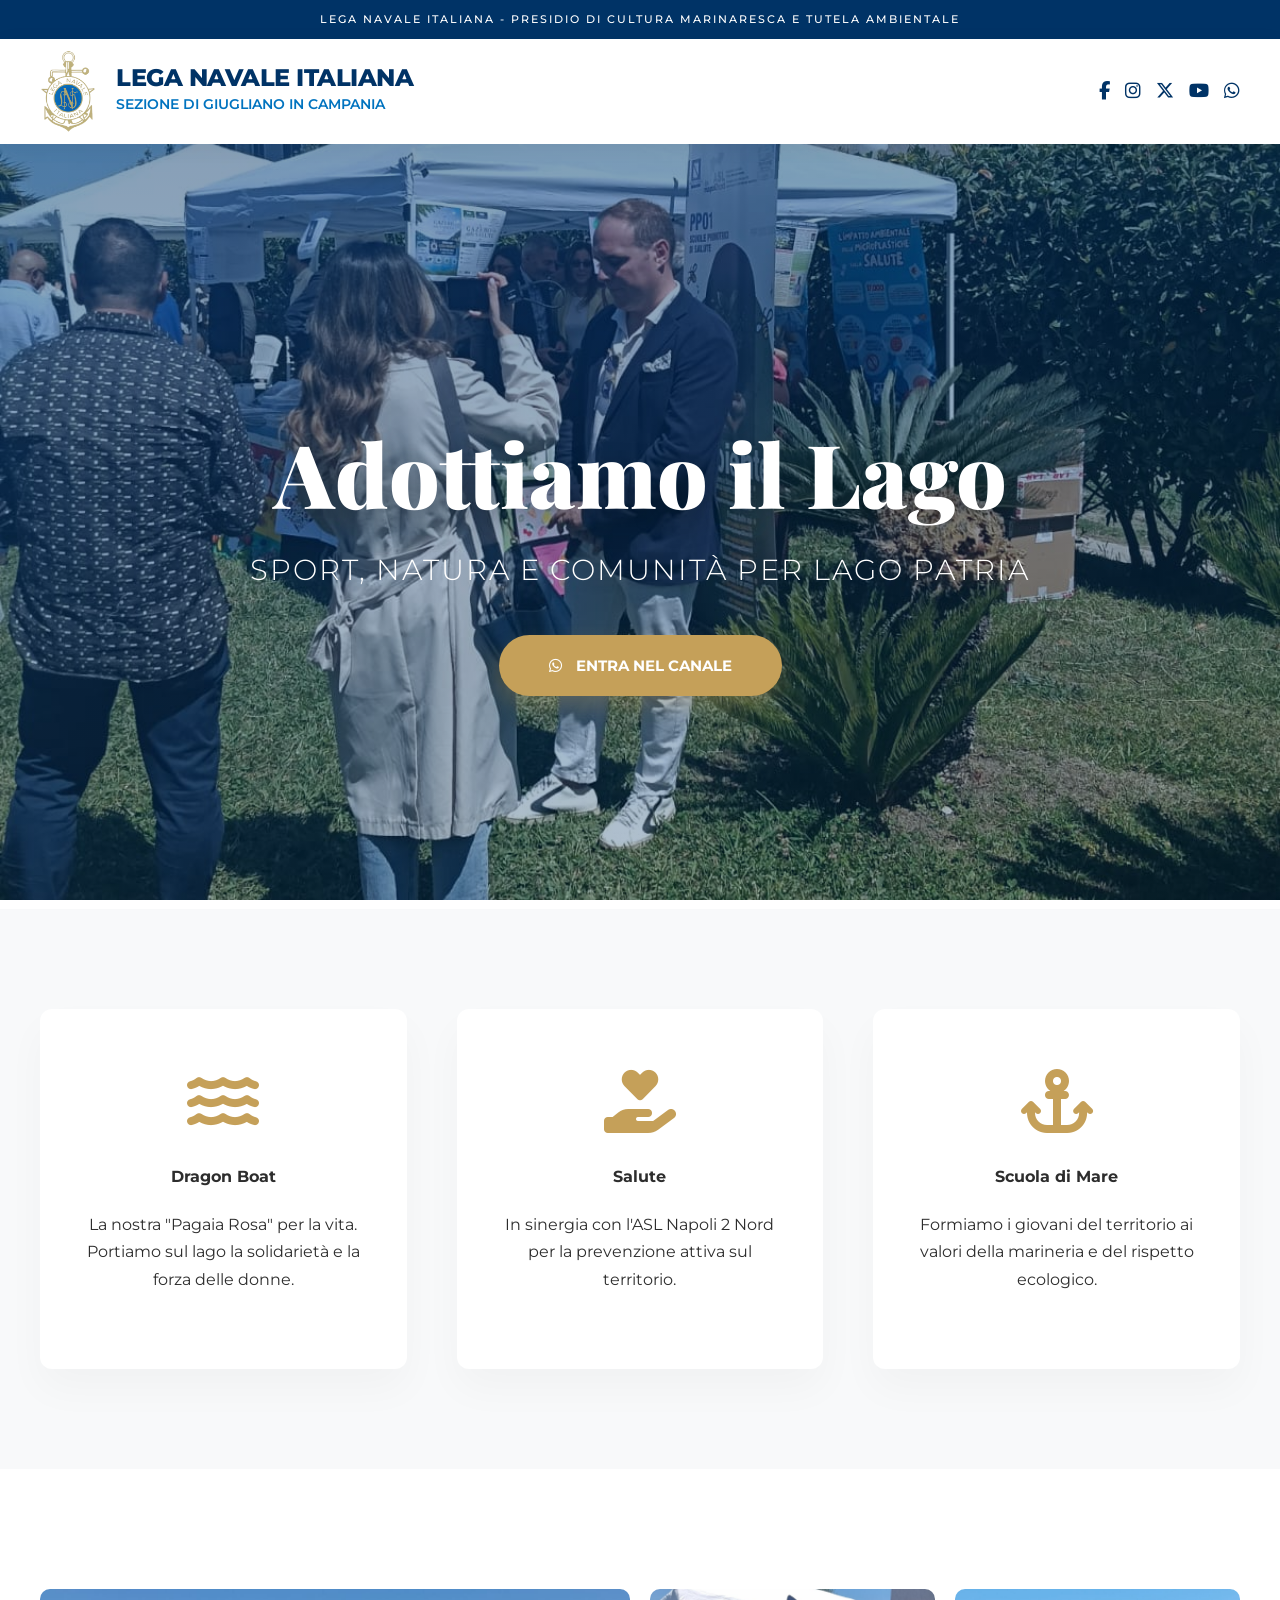
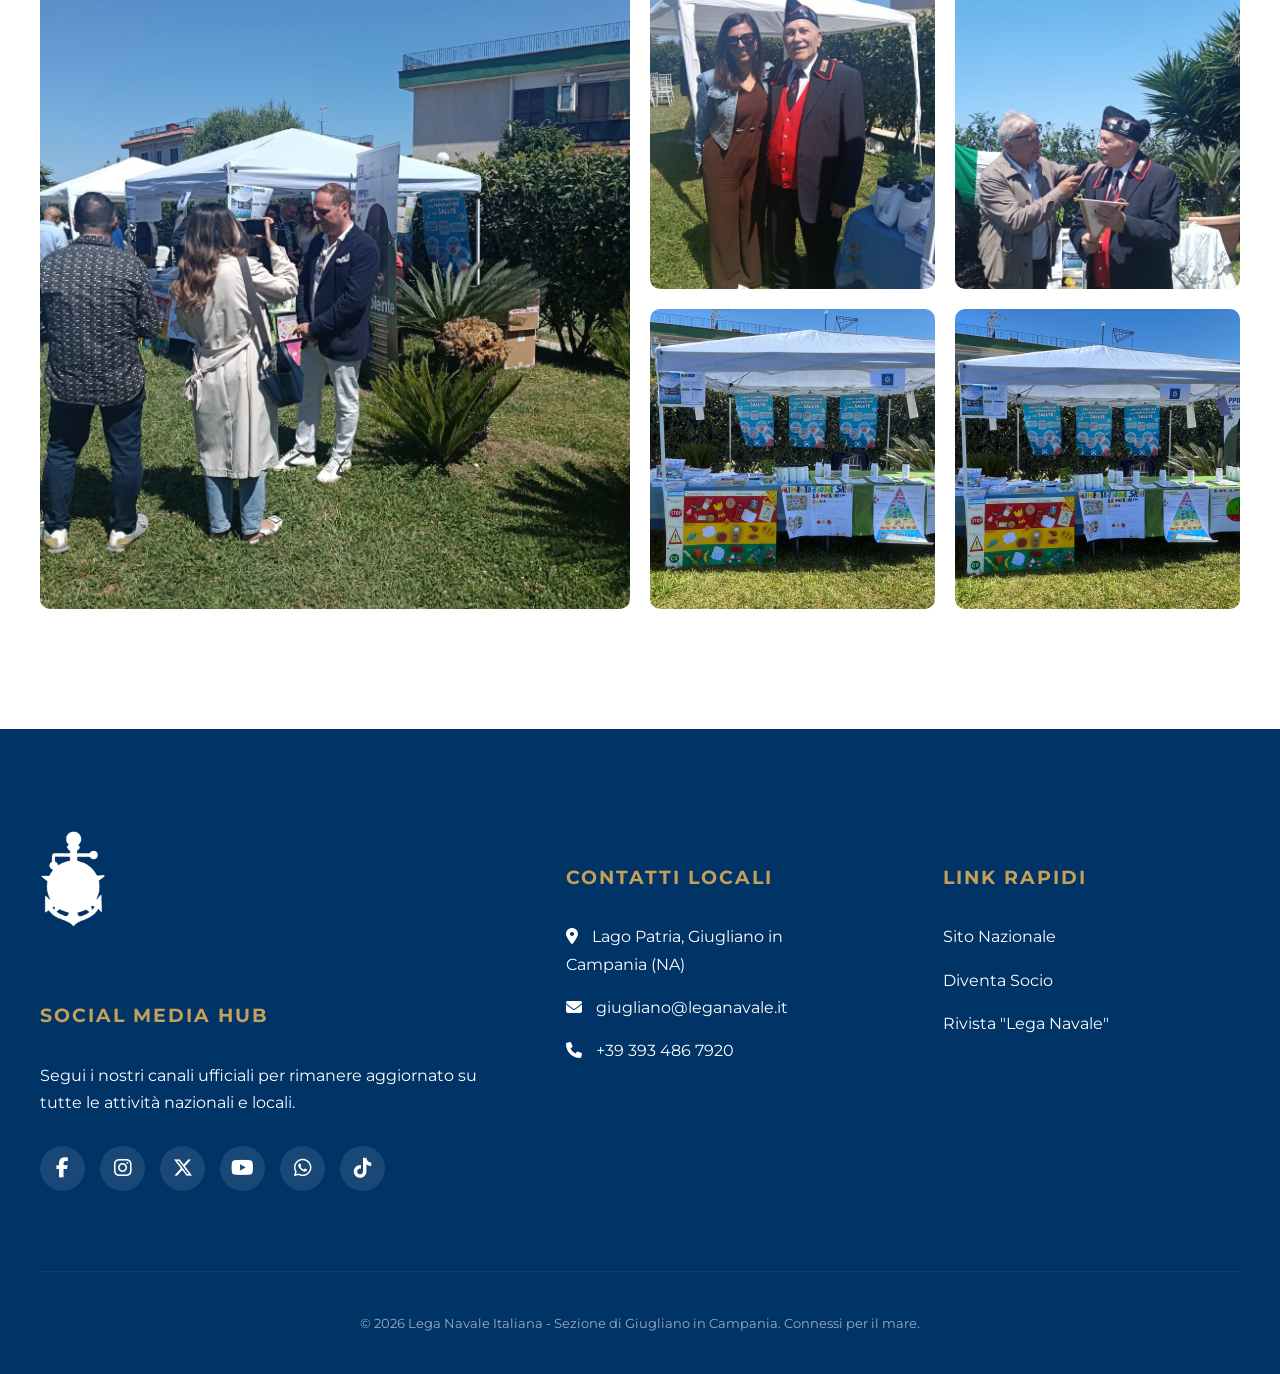
==== commit bae04f42: "Aggiunti link social ufficiali nazionali e locali, incluso canale WhatsApp" ====
--- a/index.html
+++ b/index.html
@@ -8,7 +8,7 @@
     
     <!-- Importazione Font Istituzionali Simili -->
     <link href="https://fonts.googleapis.com/css2?family=Playfair+Display:wght@700;900&family=Montserrat:wght@300;400;500;600;700&display=swap" rel="stylesheet">
-    <link rel="stylesheet" href="https://cdnjs.cloudflare.com/ajax/libs/font-awesome/6.0.0/css/all.min.css">
+    <link rel="stylesheet" href="https://cdnjs.cloudflare.com/ajax/libs/font-awesome/6.5.1/css/all.min.css">
 
     <style>
         :root {
@@ -32,7 +32,7 @@
             -webkit-font-smoothing: antialiased;
         }
 
-        /* Top Bar - Desktop Optimization */
+        /* Top Bar */
         .top-bar {
             background-color: var(--lni-blue);
             color: white;
@@ -44,7 +44,7 @@
             font-weight: 500;
         }
 
-        /* Navigation - Desktop Optimization */
+        /* Navigation */
         nav {
             background: rgba(255, 255, 255, 0.98);
             backdrop-filter: blur(10px);
@@ -53,7 +53,6 @@
             position: sticky;
             top: 0;
             z-index: 1000;
-            transition: all 0.3s ease;
         }
         .nav-container {
             max-width: var(--container-width);
@@ -72,7 +71,6 @@
         .logo-box img {
             height: 85px;
             margin-right: 20px;
-            transition: height 0.3s;
         }
         .logo-text h1 {
             font-size: 24px;
@@ -90,13 +88,28 @@
             margin-top: 2px;
         }
 
-        /* Hero Section - Desktop Focus */
+        .nav-social {
+            display: flex;
+            align-items: center;
+            gap: 15px;
+        }
+        .nav-social a {
+            color: var(--lni-blue);
+            font-size: 18px;
+            transition: 0.3s;
+            text-decoration: none;
+        }
+        .nav-social a:hover {
+            color: var(--lni-gold);
+        }
+
+        /* Hero Section */
         .hero {
             height: 85vh;
             background: linear-gradient(rgba(0, 51, 102, 0.5), rgba(0, 51, 102, 0.3)), url('IMG-20260527-WA0098.jpg');
             background-size: cover;
             background-position: center;
-            background-attachment: fixed; /* Parallax effect for desktop */
+            background-attachment: fixed;
             display: flex;
             align-items: center;
             justify-content: center;
@@ -107,11 +120,10 @@
         .hero-content {
             max-width: 1000px;
             padding: 40px;
-            animation: fadeIn 1.5s ease-out;
         }
         .hero-content h2 {
             font-family: 'Playfair Display', serif;
-            font-size: 5.5rem; /* Larger on Desktop */
+            font-size: 5.5rem;
             margin-bottom: 20px;
             line-height: 1;
             font-weight: 900;
@@ -123,13 +135,6 @@
             font-weight: 300;
             letter-spacing: 2px;
             text-transform: uppercase;
-            max-width: 800px;
-            margin-left: auto;
-            margin-right: auto;
-        }
-        @keyframes fadeIn {
-            from { opacity: 0; transform: translateY(20px); }
-            to { opacity: 1; transform: translateY(0); }
         }
 
         .btn-gold {
@@ -138,67 +143,19 @@
             padding: 18px 50px;
             text-decoration: none;
             font-weight: 700;
-            border-radius: 50px; /* Pill shape for desktop */
-            transition: all 0.4s cubic-bezier(0.175, 0.885, 0.32, 1.275);
+            border-radius: 50px;
+            transition: all 0.4s;
             text-transform: uppercase;
             font-size: 15px;
             display: inline-block;
             box-shadow: 0 10px 20px rgba(197, 160, 89, 0.3);
-            border: 2px solid transparent;
         }
         .btn-gold:hover {
-            background-color: transparent;
-            border-color: var(--lni-gold);
-            color: var(--lni-gold);
             transform: scale(1.05);
             box-shadow: 0 15px 30px rgba(0,0,0,0.2);
         }
 
-        /* Intro Section - Desktop Whitespace */
-        .intro {
-            padding: 140px 40px;
-            text-align: center;
-            background: var(--lni-white);
-            position: relative;
-        }
-        .intro::after {
-            content: "LNI";
-            position: absolute;
-            top: 50%;
-            left: 50%;
-            transform: translate(-50%, -50%);
-            font-size: 20rem;
-            font-weight: 900;
-            color: rgba(0, 51, 102, 0.02);
-            z-index: 0;
-            pointer-events: none;
-        }
-        .intro-content {
-            position: relative;
-            z-index: 1;
-        }
-        .intro h3 {
-            font-family: 'Playfair Display', serif;
-            font-size: 3.5rem;
-            color: var(--lni-blue);
-            margin-bottom: 30px;
-        }
-        .intro p {
-            max-width: 900px;
-            margin: 0 auto;
-            font-size: 1.35rem;
-            color: #666;
-            line-height: 1.8;
-            font-weight: 400;
-        }
-        .divider {
-            width: 100px;
-            height: 4px;
-            background: var(--lni-gold);
-            margin: 40px auto;
-        }
-
-        /* Grid Features - Desktop Grid */
+        /* Features Section */
         .features-section {
             background-color: var(--lni-gray);
             padding: 100px 0;
@@ -218,11 +175,9 @@
             box-shadow: 0 20px 40px rgba(0,0,0,0.03);
             transition: all 0.5s ease;
             text-align: center;
-            border: 1px solid rgba(0,0,0,0.05);
         }
         .card:hover {
             transform: translateY(-15px);
-            box-shadow: 0 30px 60px rgba(0,0,0,0.08);
             border-bottom: 6px solid var(--lni-blue);
         }
         .card i {
@@ -231,79 +186,22 @@
             margin-bottom: 30px;
             display: block;
         }
-        .card h4 {
-            font-family: 'Playfair Display', serif;
-            font-size: 1.8rem;
-            color: var(--lni-blue);
-            margin-bottom: 20px;
-        }
-        .card p {
-            font-size: 1.1rem;
-            color: #777;
-        }
-
-        /* Showcase Gallery - Desktop Mosaic */
-        .showcase {
-            padding: 120px 0;
-        }
-        .gallery-container {
-            max-width: var(--container-width);
-            margin: 0 auto;
-            padding: 0 40px;
-        }
-        .gallery-header {
-            display: flex;
-            justify-content: space-between;
-            align-items: flex-end;
-            margin-bottom: 60px;
-        }
-        .gallery-header h3 {
-            font-family: 'Playfair Display', serif;
-            font-size: 3rem;
-            color: var(--lni-blue);
-            margin: 0;
-        }
+
+        /* Showcase Gallery */
+        .showcase { padding: 120px 0; }
+        .gallery-container { max-width: var(--container-width); margin: 0 auto; padding: 0 40px; }
         .gallery-grid {
             display: grid;
             grid-template-columns: repeat(4, 1fr);
             grid-auto-rows: 300px;
             gap: 20px;
         }
-        .gallery-item {
-            position: relative;
-            overflow: hidden;
-            border-radius: 10px;
-        }
-        .gallery-item.large {
-            grid-column: span 2;
-            grid-row: span 2;
-        }
-        .gallery-item img {
-            width: 100%;
-            height: 100%;
-            object-fit: cover;
-            transition: all 0.8s ease;
-        }
-        .gallery-item:hover img {
-            transform: scale(1.15) rotate(1deg);
-            filter: brightness(0.8);
-        }
-        .gallery-overlay {
-            position: absolute;
-            bottom: 0;
-            left: 0;
-            right: 0;
-            padding: 30px;
-            background: linear-gradient(transparent, rgba(0,51,102,0.8));
-            color: white;
-            opacity: 0;
-            transition: 0.5s;
-        }
-        .gallery-item:hover .gallery-overlay {
-            opacity: 1;
-        }
-
-        /* Footer - Premium Desktop */
+        .gallery-item { position: relative; overflow: hidden; border-radius: 10px; }
+        .gallery-item.large { grid-column: span 2; grid-row: span 2; }
+        .gallery-item img { width: 100%; height: 100%; object-fit: cover; transition: 0.8s; }
+        .gallery-item:hover img { transform: scale(1.1); }
+
+        /* Footer */
         footer {
             background: var(--lni-blue);
             color: white;
@@ -315,7 +213,6 @@
             display: grid;
             grid-template-columns: 1.5fr 1fr 1fr;
             gap: 80px;
-            text-align: left;
         }
         .footer-logo img {
             height: 100px;
@@ -329,11 +226,11 @@
             text-transform: uppercase;
             letter-spacing: 2px;
         }
-        .footer-col p { opacity: 0.8; font-size: 1rem; }
         .social-box {
             display: flex;
-            gap: 20px;
+            gap: 15px;
             margin-top: 30px;
+            flex-wrap: wrap;
         }
         .social-box a {
             width: 45px;
@@ -344,7 +241,7 @@
             justify-content: center;
             border-radius: 50%;
             color: white;
-            font-size: 18px;
+            font-size: 20px;
             transition: 0.3s;
             text-decoration: none;
         }
@@ -362,26 +259,21 @@
             opacity: 0.6;
         }
 
-        /* Tablet & Mobile Overrides */
+        /* Mobile Adjustments */
         @media (max-width: 1024px) {
             .hero-content h2 { font-size: 4rem; }
             .features { grid-template-columns: repeat(2, 1fr); }
-            .gallery-grid { grid-template-columns: repeat(2, 1fr); }
-            .footer-grid { grid-template-columns: 1fr; gap: 40px; text-align: center; }
-            .footer-logo { margin: 0 auto; }
+            .footer-grid { grid-template-columns: 1fr; text-align: center; }
             .social-box { justify-content: center; }
         }
-
         @media (max-width: 768px) {
             .hero-content h2 { font-size: 3rem; }
-            .hero-content p { font-size: 1.2rem; }
             .features { grid-template-columns: 1fr; }
             .gallery-grid { grid-template-columns: 1fr; }
             .nav-container { padding: 0 20px; }
             .logo-text h1 { font-size: 18px; }
-            .intro h3 { font-size: 2.5rem; }
-            nav { padding: 5px 0; }
             .logo-box img { height: 60px; }
+            .nav-social { display: none; } /* Hide on very small screens to save space */
         }
     </style>
 </head>
@@ -400,10 +292,12 @@
                     <span>Sezione di Giugliano in Campania</span>
                 </div>
             </a>
-            <div class="social-links d-none d-md-block">
-                <a href="#progetti" class="btn-gold" style="padding: 10px 25px; font-size: 12px; margin-right: 20px;">Iscriviti</a>
-                <a href="#" style="color:var(--lni-blue); margin-right:15px;"><i class="fab fa-facebook-f"></i></a>
-                <a href="#" style="color:var(--lni-blue)"><i class="fab fa-instagram"></i></a>
+            <div class="nav-social">
+                <a href="https://www.facebook.com/leganavaleitaliana" target="_blank" title="Facebook"><i class="fab fa-facebook-f"></i></a>
+                <a href="https://www.instagram.com/leganavaleitaliana" target="_blank" title="Instagram"><i class="fab fa-instagram"></i></a>
+                <a href="https://twitter.com/leganavale_it" target="_blank" title="X (Twitter)"><i class="fab fa-x-twitter"></i></a>
+                <a href="https://www.youtube.com/@LegaNavaleItaliana_pn" target="_blank" title="YouTube"><i class="fab fa-youtube"></i></a>
+                <a href="https://whatsapp.com/channel/0029Val5SXsBadmQi46zxf1r" target="_blank" title="Canale WhatsApp"><i class="fab fa-whatsapp"></i></a>
             </div>
         </div>
     </nav>
@@ -412,64 +306,47 @@
         <div class="hero-content">
             <h2>Adottiamo il Lago</h2>
             <p>Sport, Natura e Comunità per Lago Patria</p>
-            <a href="#storia" class="btn-gold">Scopri la nostra missione</a>
+            <a href="https://whatsapp.com/channel/0029Val5SXsBadmQi46zxf1r" target="_blank" class="btn-gold"><i class="fab fa-whatsapp" style="margin-right:10px;"></i> Entra nel Canale</a>
         </div>
     </header>
-
-    <section class="intro" id="storia">
-        <div class="intro-content">
-            <h3>Rinascita del Territorio</h3>
-            <div class="divider"></div>
-            <p>La Sezione di Giugliano in Campania della Lega Navale Italiana nasce come un presidio vivo su Lago Patria. La nostra missione è trasformare questo specchio d'acqua in un luogo di inclusione, tutela ambientale e crescita per l'intera comunità.</p>
-        </div>
-    </section>
 
     <section class="features-section" id="progetti">
         <div class="features">
             <div class="card">
                 <i class="fas fa-water"></i>
                 <h4>Dragon Boat</h4>
-                <p>Una "Pagaia Rosa" per la vita. Portiamo sul lago la solidarietà e la forza delle donne in un percorso di rinascita e sport collettivo.</p>
+                <p>La nostra "Pagaia Rosa" per la vita. Portiamo sul lago la solidarietà e la forza delle donne.</p>
             </div>
             <div class="card">
                 <i class="fas fa-hand-holding-heart"></i>
-                <h4>Salute One Health</h4>
-                <p>In sinergia con l'ASL Napoli 2 Nord, promuoviamo l'inscindibilità tra salute umana e salute ambientale attraverso progetti di prevenzione attiva.</p>
+                <h4>Salute</h4>
+                <p>In sinergia con l'ASL Napoli 2 Nord per la prevenzione attiva sul territorio.</p>
             </div>
             <div class="card">
                 <i class="fas fa-anchor"></i>
                 <h4>Scuola di Mare</h4>
-                <p>Formiamo i giovani del territorio ai valori della marineria e del rispetto ecologico, collaborando con i circoli scolastici locali.</p>
+                <p>Formiamo i giovani del territorio ai valori della marineria e del rispetto ecologico.</p>
             </div>
         </div>
     </section>
 
     <section class="showcase">
         <div class="gallery-container">
-            <div class="gallery-header">
-                <h3>Vivi la Sezione</h3>
-                <p style="color:var(--lni-light-blue); font-weight:600; text-transform:uppercase; letter-spacing:1px;">Galleria Attività</p>
-            </div>
             <div class="gallery-grid">
                 <div class="gallery-item large">
                     <img src="IMG-20260527-WA0098.jpg" alt="Lago Patria">
-                    <div class="gallery-overlay"><h4>Panorama del Lago</h4><p>Il nostro campo di regata</p></div>
                 </div>
                 <div class="gallery-item">
-                    <img src="IMG-20260527-WA0032.jpg" alt="Inaugurazione">
-                    <div class="gallery-overlay"><h4>Eventi</h4></div>
+                    <img src="IMG-20260527-WA0032.jpg" alt="Eventi">
                 </div>
                 <div class="gallery-item">
                     <img src="IMG-20260527-WA0045.jpg" alt="Sede LNI">
-                    <div class="gallery-overlay"><h4>La Nuova Sede</h4></div>
                 </div>
                 <div class="gallery-item">
                     <img src="IMG-20260527-WA0053.jpg" alt="Giovani">
-                    <div class="gallery-overlay"><h4>Educazione</h4></div>
                 </div>
                 <div class="gallery-item">
                     <img src="IMG-20260527-WA0084.jpg" alt="Premiazione">
-                    <div class="gallery-overlay"><h4>Traguardi</h4></div>
                 </div>
             </div>
         </div>
@@ -481,29 +358,32 @@
                 <div class="footer-logo">
                     <img src="mod/aalborg_theme/graphics/nuovo_layout/images/logo.png" alt="Logo LNI">
                 </div>
-                <h5>Lega Navale Italiana</h5>
-                <p>Sezione di Giugliano in Campania - Un ente pubblico dedicato al mare, alla solidarietà e alla tutela del territorio di Lago Patria.</p>
+                <h5>Social Media Hub</h5>
+                <p>Segui i nostri canali ufficiali per rimanere aggiornato su tutte le attività nazionali e locali.</p>
                 <div class="social-box">
-                    <a href="#"><i class="fab fa-facebook-f"></i></a>
-                    <a href="#"><i class="fab fa-instagram"></i></a>
-                    <a href="#"><i class="fab fa-whatsapp"></i></a>
+                    <a href="https://www.facebook.com/leganavaleitaliana" target="_blank" title="Facebook"><i class="fab fa-facebook-f"></i></a>
+                    <a href="https://www.instagram.com/leganavaleitaliana" target="_blank" title="Instagram"><i class="fab fa-instagram"></i></a>
+                    <a href="https://twitter.com/leganavale_it" target="_blank" title="X (Twitter)"><i class="fab fa-x-twitter"></i></a>
+                    <a href="https://www.youtube.com/@LegaNavaleItaliana_pn" target="_blank" title="YouTube"><i class="fab fa-youtube"></i></a>
+                    <a href="https://whatsapp.com/channel/0029Val5SXsBadmQi46zxf1r" target="_blank" title="WhatsApp"><i class="fab fa-whatsapp"></i></a>
+                    <a href="https://www.tiktok.com/@lega.navale" target="_blank" title="TikTok"><i class="fab fa-tiktok"></i></a>
                 </div>
             </div>
             <div class="footer-col">
-                <h5>Contatti</h5>
+                <h5>Contatti Locali</h5>
                 <p><i class="fas fa-map-marker-alt" style="margin-right:10px;"></i> Lago Patria, Giugliano in Campania (NA)</p>
                 <p><i class="fas fa-envelope" style="margin-right:10px;"></i> giugliano@leganavale.it</p>
                 <p><i class="fas fa-phone" style="margin-right:10px;"></i> +39 393 486 7920</p>
             </div>
             <div class="footer-col">
-                <h5>Link Utili</h5>
-                <p><a href="https://www.leganavale.it" style="color:white; text-decoration:none;">Presidenza Nazionale</a></p>
-                <p><a href="#" style="color:white; text-decoration:none;">Diventa Socio</a></p>
-                <p><a href="#" style="color:white; text-decoration:none;">Trasparenza</a></p>
+                <h5>Link Rapidi</h5>
+                <p><a href="https://www.leganavale.it" style="color:white; text-decoration:none;">Sito Nazionale</a></p>
+                <p><a href="https://www.leganavale.it/registrati" style="color:white; text-decoration:none;">Diventa Socio</a></p>
+                <p><a href="https://www.leganavale.it/sezione/42594/COMUNICAZIONE-PROGETTI-ED-EDITORIA" style="color:white; text-decoration:none;">Rivista "Lega Navale"</a></p>
             </div>
         </div>
         <div class="copyright">
-            &copy; 2026 Lega Navale Italiana - Sezione di Giugliano in Campania. Identità e Copy curati per Lago Patria.
+            &copy; 2026 Lega Navale Italiana - Sezione di Giugliano in Campania. Connessi per il mare.
         </div>
     </footer>
 
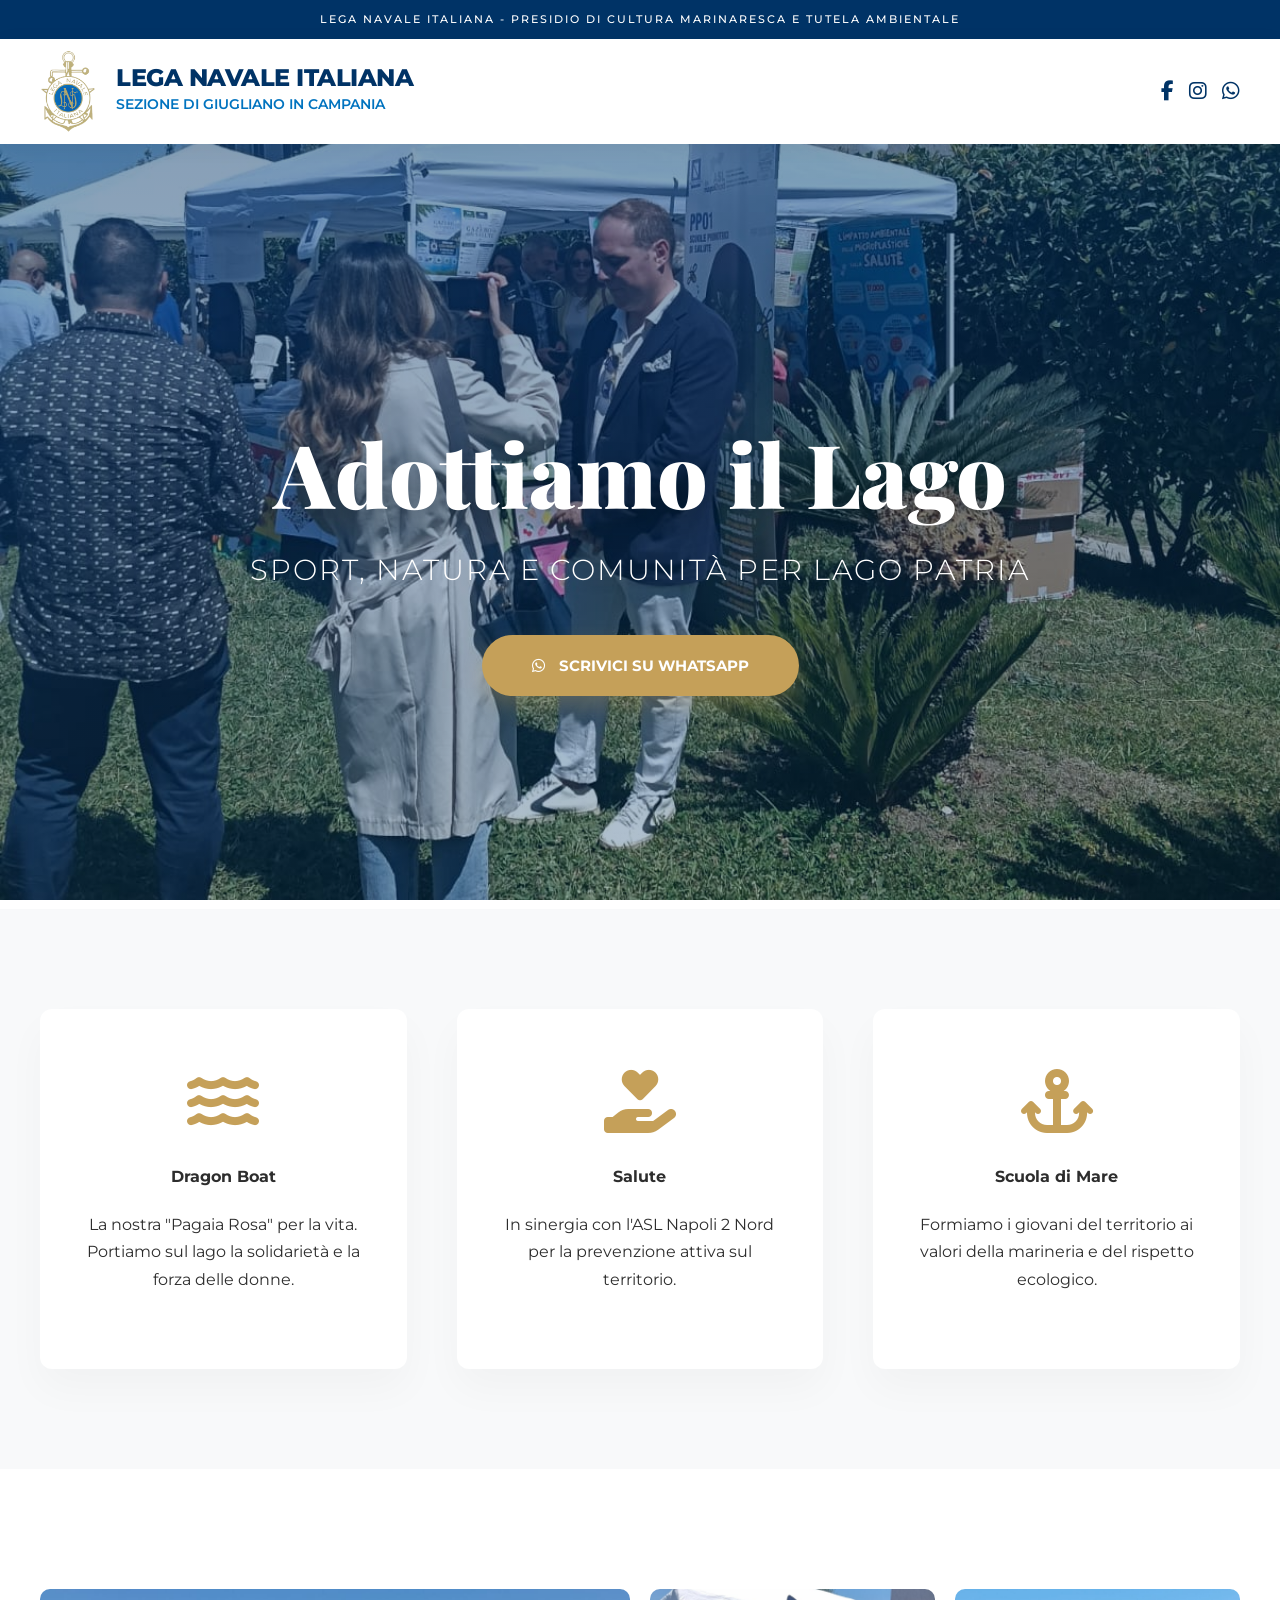
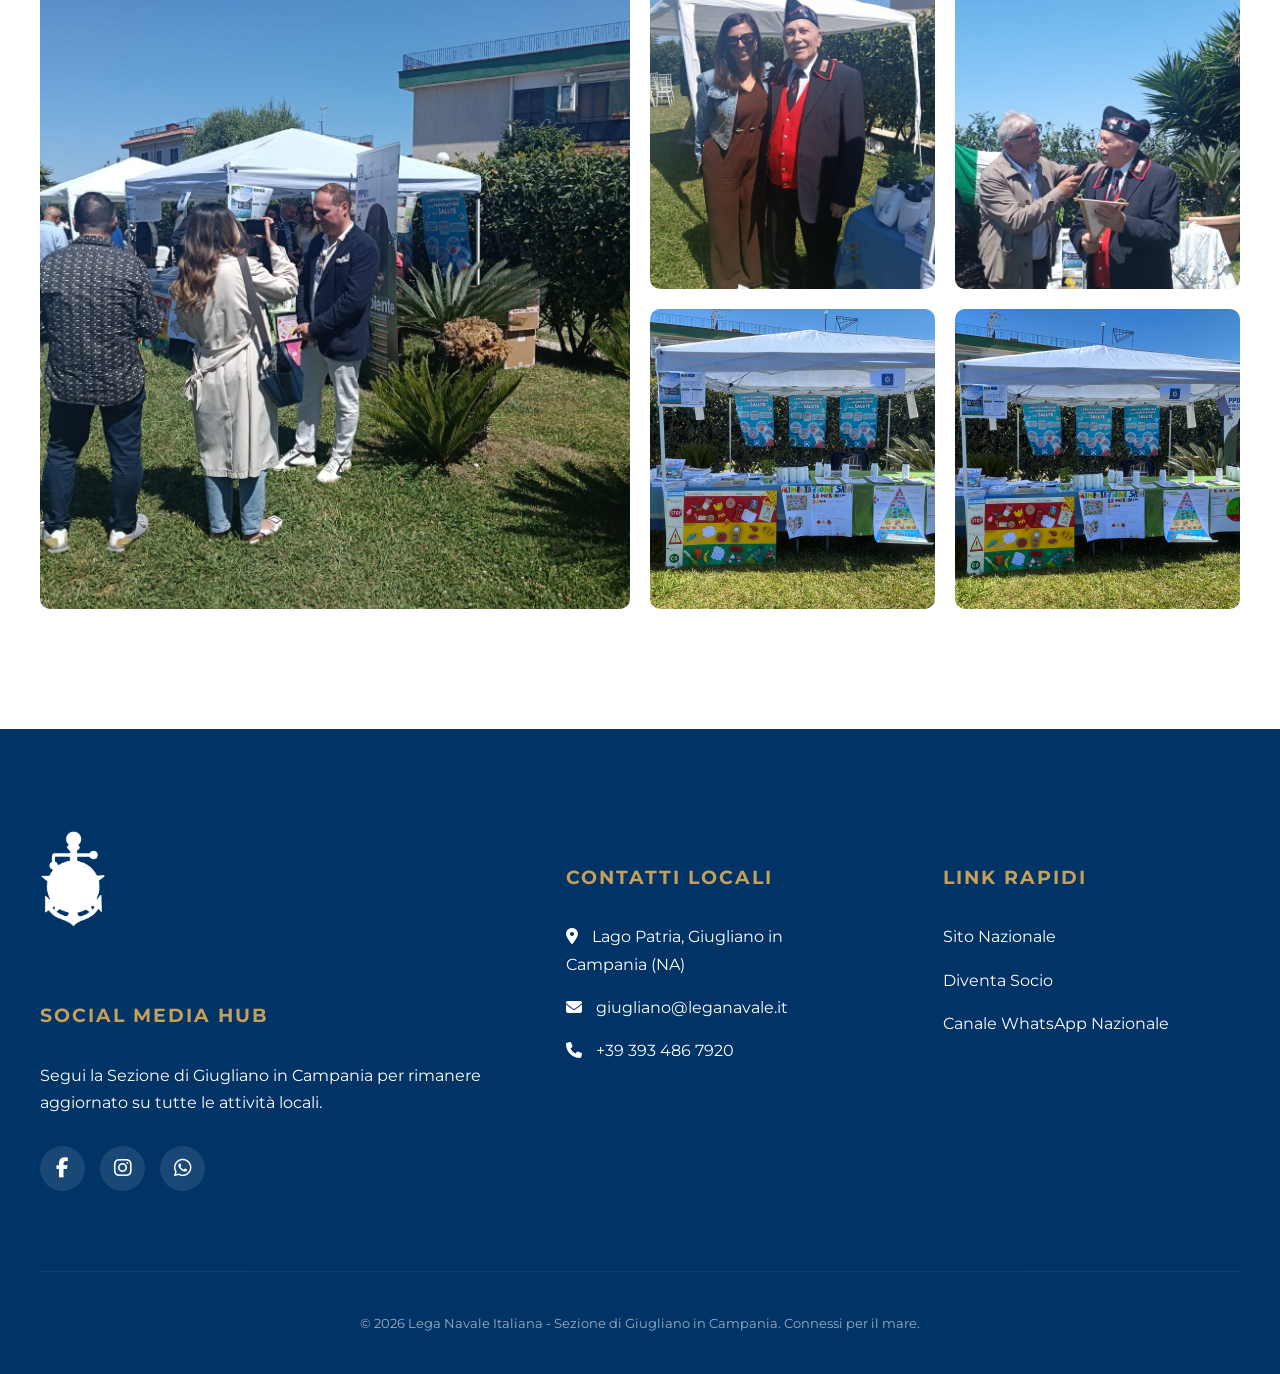
==== commit 2cdcbe3c: "Aggiornati social locali Giugliano e aggiunto link diretto WhatsApp wa.me" ====
--- a/index.html
+++ b/index.html
@@ -95,7 +95,7 @@
         }
         .nav-social a {
             color: var(--lni-blue);
-            font-size: 18px;
+            font-size: 20px;
             transition: 0.3s;
             text-decoration: none;
         }
@@ -273,7 +273,7 @@
             .nav-container { padding: 0 20px; }
             .logo-text h1 { font-size: 18px; }
             .logo-box img { height: 60px; }
-            .nav-social { display: none; } /* Hide on very small screens to save space */
+            .nav-social { gap: 10px; }
         }
     </style>
 </head>
@@ -293,11 +293,9 @@
                 </div>
             </a>
             <div class="nav-social">
-                <a href="https://www.facebook.com/leganavaleitaliana" target="_blank" title="Facebook"><i class="fab fa-facebook-f"></i></a>
-                <a href="https://www.instagram.com/leganavaleitaliana" target="_blank" title="Instagram"><i class="fab fa-instagram"></i></a>
-                <a href="https://twitter.com/leganavale_it" target="_blank" title="X (Twitter)"><i class="fab fa-x-twitter"></i></a>
-                <a href="https://www.youtube.com/@LegaNavaleItaliana_pn" target="_blank" title="YouTube"><i class="fab fa-youtube"></i></a>
-                <a href="https://whatsapp.com/channel/0029Val5SXsBadmQi46zxf1r" target="_blank" title="Canale WhatsApp"><i class="fab fa-whatsapp"></i></a>
+                <a href="https://www.facebook.com/leganavale.giugliano" target="_blank" title="Facebook"><i class="fab fa-facebook-f"></i></a>
+                <a href="https://www.instagram.com/leganavale_giugliano" target="_blank" title="Instagram"><i class="fab fa-instagram"></i></a>
+                <a href="https://wa.me/393934867920" target="_blank" title="WhatsApp Lega"><i class="fab fa-whatsapp"></i></a>
             </div>
         </div>
     </nav>
@@ -306,7 +304,7 @@
         <div class="hero-content">
             <h2>Adottiamo il Lago</h2>
             <p>Sport, Natura e Comunità per Lago Patria</p>
-            <a href="https://whatsapp.com/channel/0029Val5SXsBadmQi46zxf1r" target="_blank" class="btn-gold"><i class="fab fa-whatsapp" style="margin-right:10px;"></i> Entra nel Canale</a>
+            <a href="https://wa.me/393934867920" target="_blank" class="btn-gold"><i class="fab fa-whatsapp" style="margin-right:10px;"></i> Scrivici su WhatsApp</a>
         </div>
     </header>
 
@@ -359,14 +357,11 @@
                     <img src="mod/aalborg_theme/graphics/nuovo_layout/images/logo.png" alt="Logo LNI">
                 </div>
                 <h5>Social Media Hub</h5>
-                <p>Segui i nostri canali ufficiali per rimanere aggiornato su tutte le attività nazionali e locali.</p>
+                <p>Segui la Sezione di Giugliano in Campania per rimanere aggiornato su tutte le attività locali.</p>
                 <div class="social-box">
-                    <a href="https://www.facebook.com/leganavaleitaliana" target="_blank" title="Facebook"><i class="fab fa-facebook-f"></i></a>
-                    <a href="https://www.instagram.com/leganavaleitaliana" target="_blank" title="Instagram"><i class="fab fa-instagram"></i></a>
-                    <a href="https://twitter.com/leganavale_it" target="_blank" title="X (Twitter)"><i class="fab fa-x-twitter"></i></a>
-                    <a href="https://www.youtube.com/@LegaNavaleItaliana_pn" target="_blank" title="YouTube"><i class="fab fa-youtube"></i></a>
-                    <a href="https://whatsapp.com/channel/0029Val5SXsBadmQi46zxf1r" target="_blank" title="WhatsApp"><i class="fab fa-whatsapp"></i></a>
-                    <a href="https://www.tiktok.com/@lega.navale" target="_blank" title="TikTok"><i class="fab fa-tiktok"></i></a>
+                    <a href="https://www.facebook.com/leganavale.giugliano" target="_blank" title="Facebook"><i class="fab fa-facebook-f"></i></a>
+                    <a href="https://www.instagram.com/leganavale_giugliano" target="_blank" title="Instagram"><i class="fab fa-instagram"></i></a>
+                    <a href="https://wa.me/393934867920" target="_blank" title="WhatsApp"><i class="fab fa-whatsapp"></i></a>
                 </div>
             </div>
             <div class="footer-col">
@@ -379,7 +374,7 @@
                 <h5>Link Rapidi</h5>
                 <p><a href="https://www.leganavale.it" style="color:white; text-decoration:none;">Sito Nazionale</a></p>
                 <p><a href="https://www.leganavale.it/registrati" style="color:white; text-decoration:none;">Diventa Socio</a></p>
-                <p><a href="https://www.leganavale.it/sezione/42594/COMUNICAZIONE-PROGETTI-ED-EDITORIA" style="color:white; text-decoration:none;">Rivista "Lega Navale"</a></p>
+                <p><a href="https://whatsapp.com/channel/0029Val5SXsBadmQi46zxf1r" style="color:white; text-decoration:none;">Canale WhatsApp Nazionale</a></p>
             </div>
         </div>
         <div class="copyright">
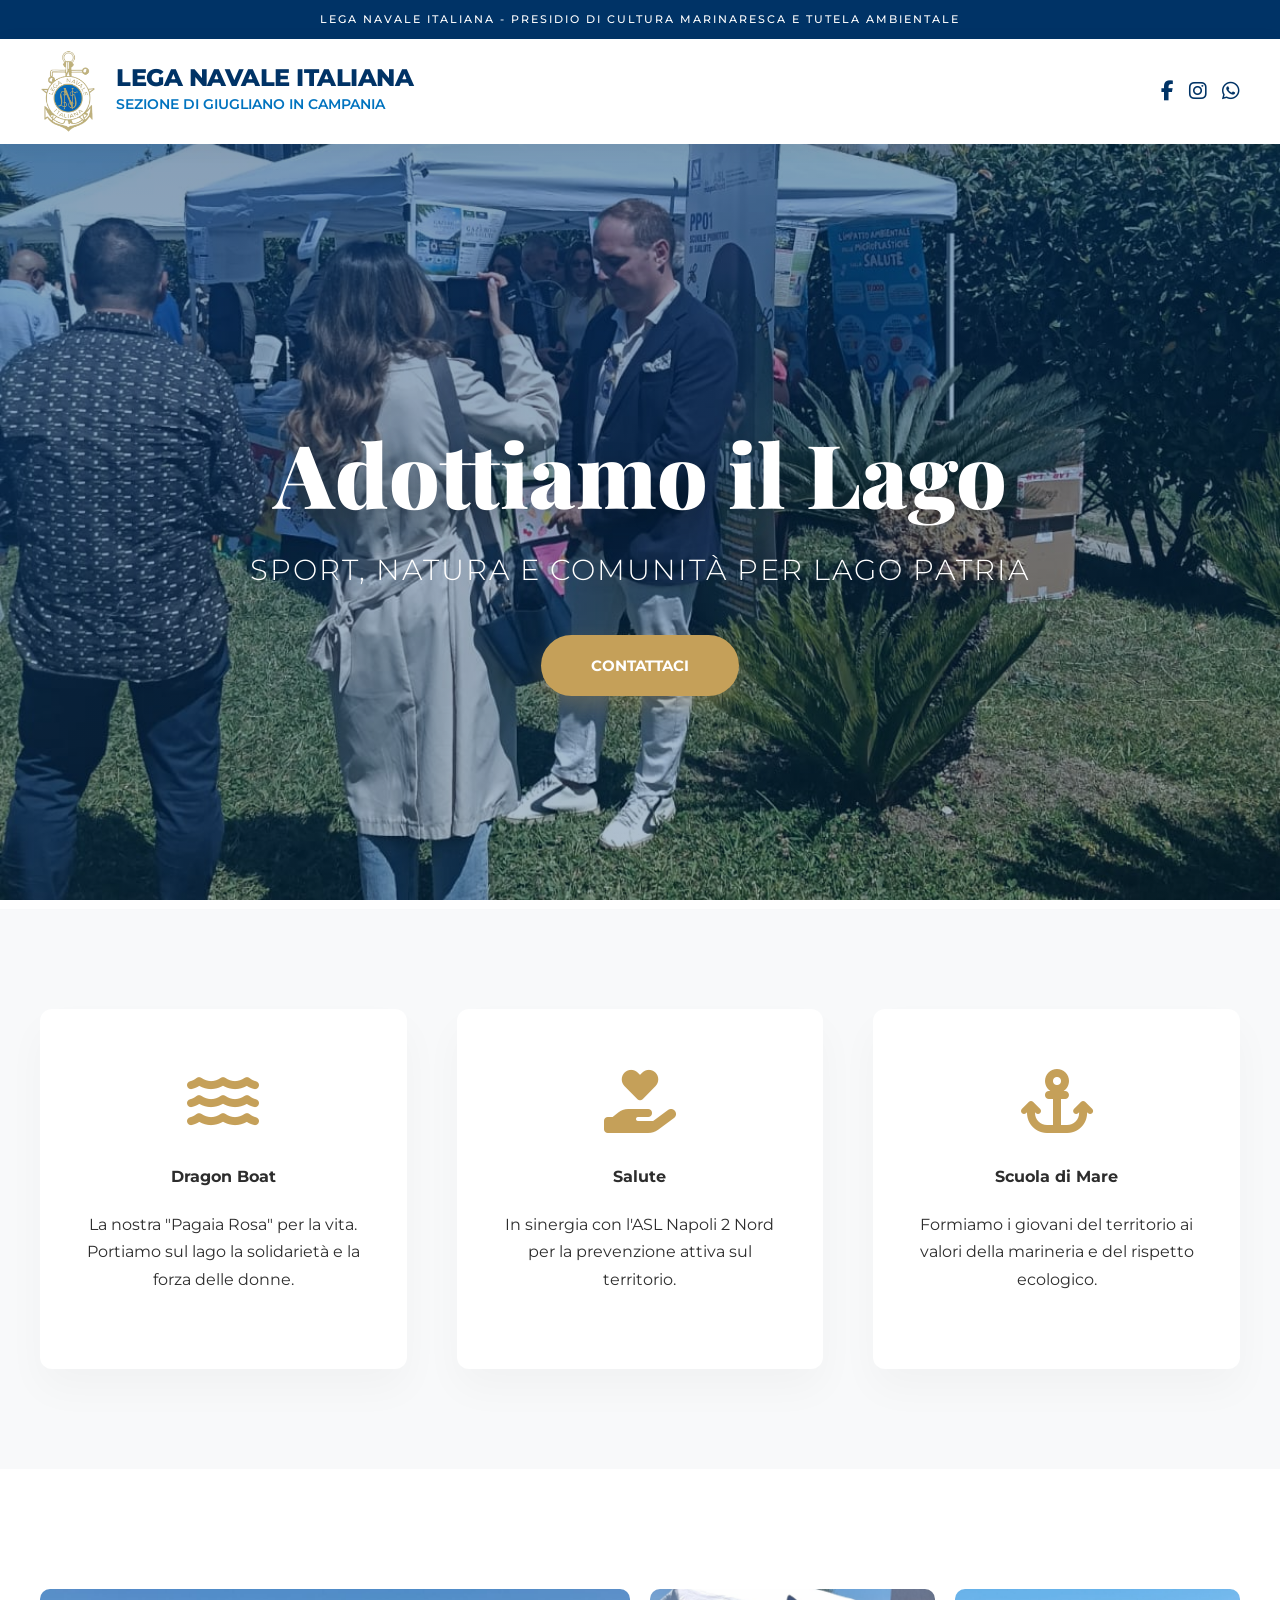
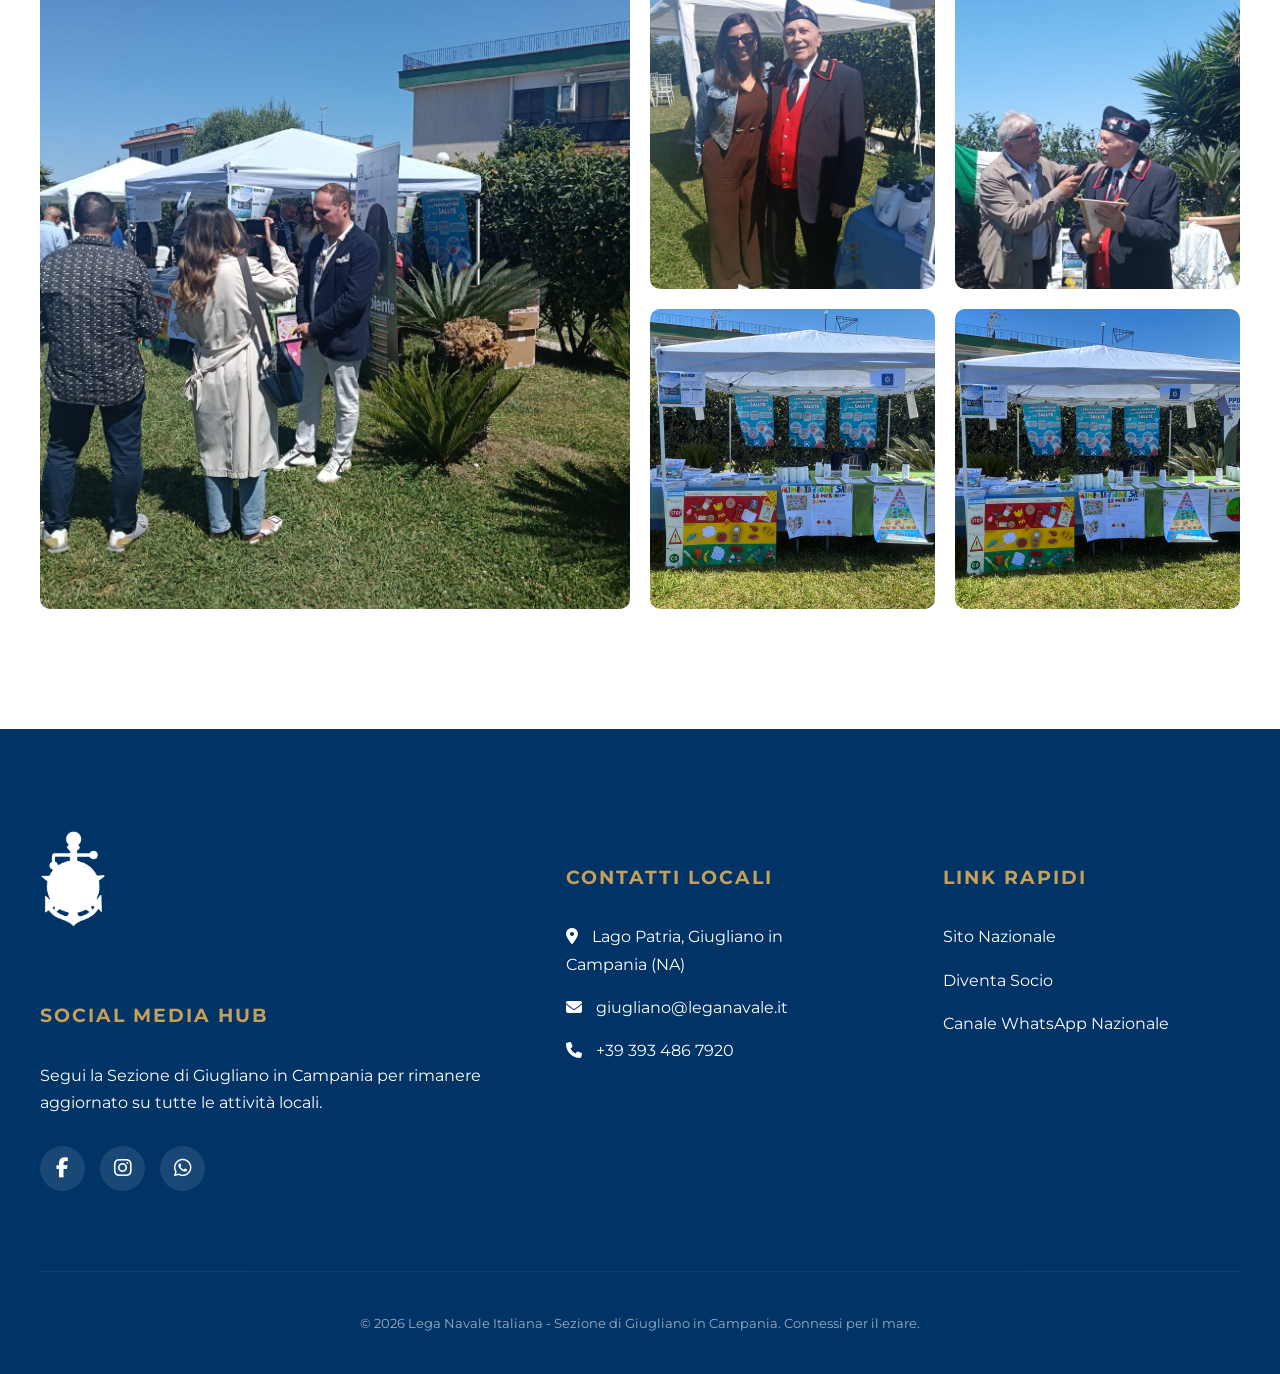
==== commit d293a682: "Rimossi link esterni e sostituiti con placeholder" ====
--- a/index.html
+++ b/index.html
@@ -293,9 +293,9 @@
                 </div>
             </a>
             <div class="nav-social">
-                <a href="https://www.facebook.com/leganavale.giugliano" target="_blank" title="Facebook"><i class="fab fa-facebook-f"></i></a>
-                <a href="https://www.instagram.com/leganavale_giugliano" target="_blank" title="Instagram"><i class="fab fa-instagram"></i></a>
-                <a href="https://wa.me/393934867920" target="_blank" title="WhatsApp Lega"><i class="fab fa-whatsapp"></i></a>
+                <a href="#" title="Facebook"><i class="fab fa-facebook-f"></i></a>
+                <a href="#" title="Instagram"><i class="fab fa-instagram"></i></a>
+                <a href="#" title="WhatsApp"><i class="fab fa-whatsapp"></i></a>
             </div>
         </div>
     </nav>
@@ -304,7 +304,7 @@
         <div class="hero-content">
             <h2>Adottiamo il Lago</h2>
             <p>Sport, Natura e Comunità per Lago Patria</p>
-            <a href="https://wa.me/393934867920" target="_blank" class="btn-gold"><i class="fab fa-whatsapp" style="margin-right:10px;"></i> Scrivici su WhatsApp</a>
+            <a href="#" class="btn-gold">Contattaci</a>
         </div>
     </header>
 
@@ -359,9 +359,9 @@
                 <h5>Social Media Hub</h5>
                 <p>Segui la Sezione di Giugliano in Campania per rimanere aggiornato su tutte le attività locali.</p>
                 <div class="social-box">
-                    <a href="https://www.facebook.com/leganavale.giugliano" target="_blank" title="Facebook"><i class="fab fa-facebook-f"></i></a>
-                    <a href="https://www.instagram.com/leganavale_giugliano" target="_blank" title="Instagram"><i class="fab fa-instagram"></i></a>
-                    <a href="https://wa.me/393934867920" target="_blank" title="WhatsApp"><i class="fab fa-whatsapp"></i></a>
+                    <a href="#" title="Facebook"><i class="fab fa-facebook-f"></i></a>
+                    <a href="#" title="Instagram"><i class="fab fa-instagram"></i></a>
+                    <a href="#" title="WhatsApp"><i class="fab fa-whatsapp"></i></a>
                 </div>
             </div>
             <div class="footer-col">
@@ -372,9 +372,9 @@
             </div>
             <div class="footer-col">
                 <h5>Link Rapidi</h5>
-                <p><a href="https://www.leganavale.it" style="color:white; text-decoration:none;">Sito Nazionale</a></p>
-                <p><a href="https://www.leganavale.it/registrati" style="color:white; text-decoration:none;">Diventa Socio</a></p>
-                <p><a href="https://whatsapp.com/channel/0029Val5SXsBadmQi46zxf1r" style="color:white; text-decoration:none;">Canale WhatsApp Nazionale</a></p>
+                <p><a href="#" style="color:white; text-decoration:none;">Sito Nazionale</a></p>
+                <p><a href="#" style="color:white; text-decoration:none;">Diventa Socio</a></p>
+                <p><a href="#" style="color:white; text-decoration:none;">Canale WhatsApp Nazionale</a></p>
             </div>
         </div>
         <div class="copyright">
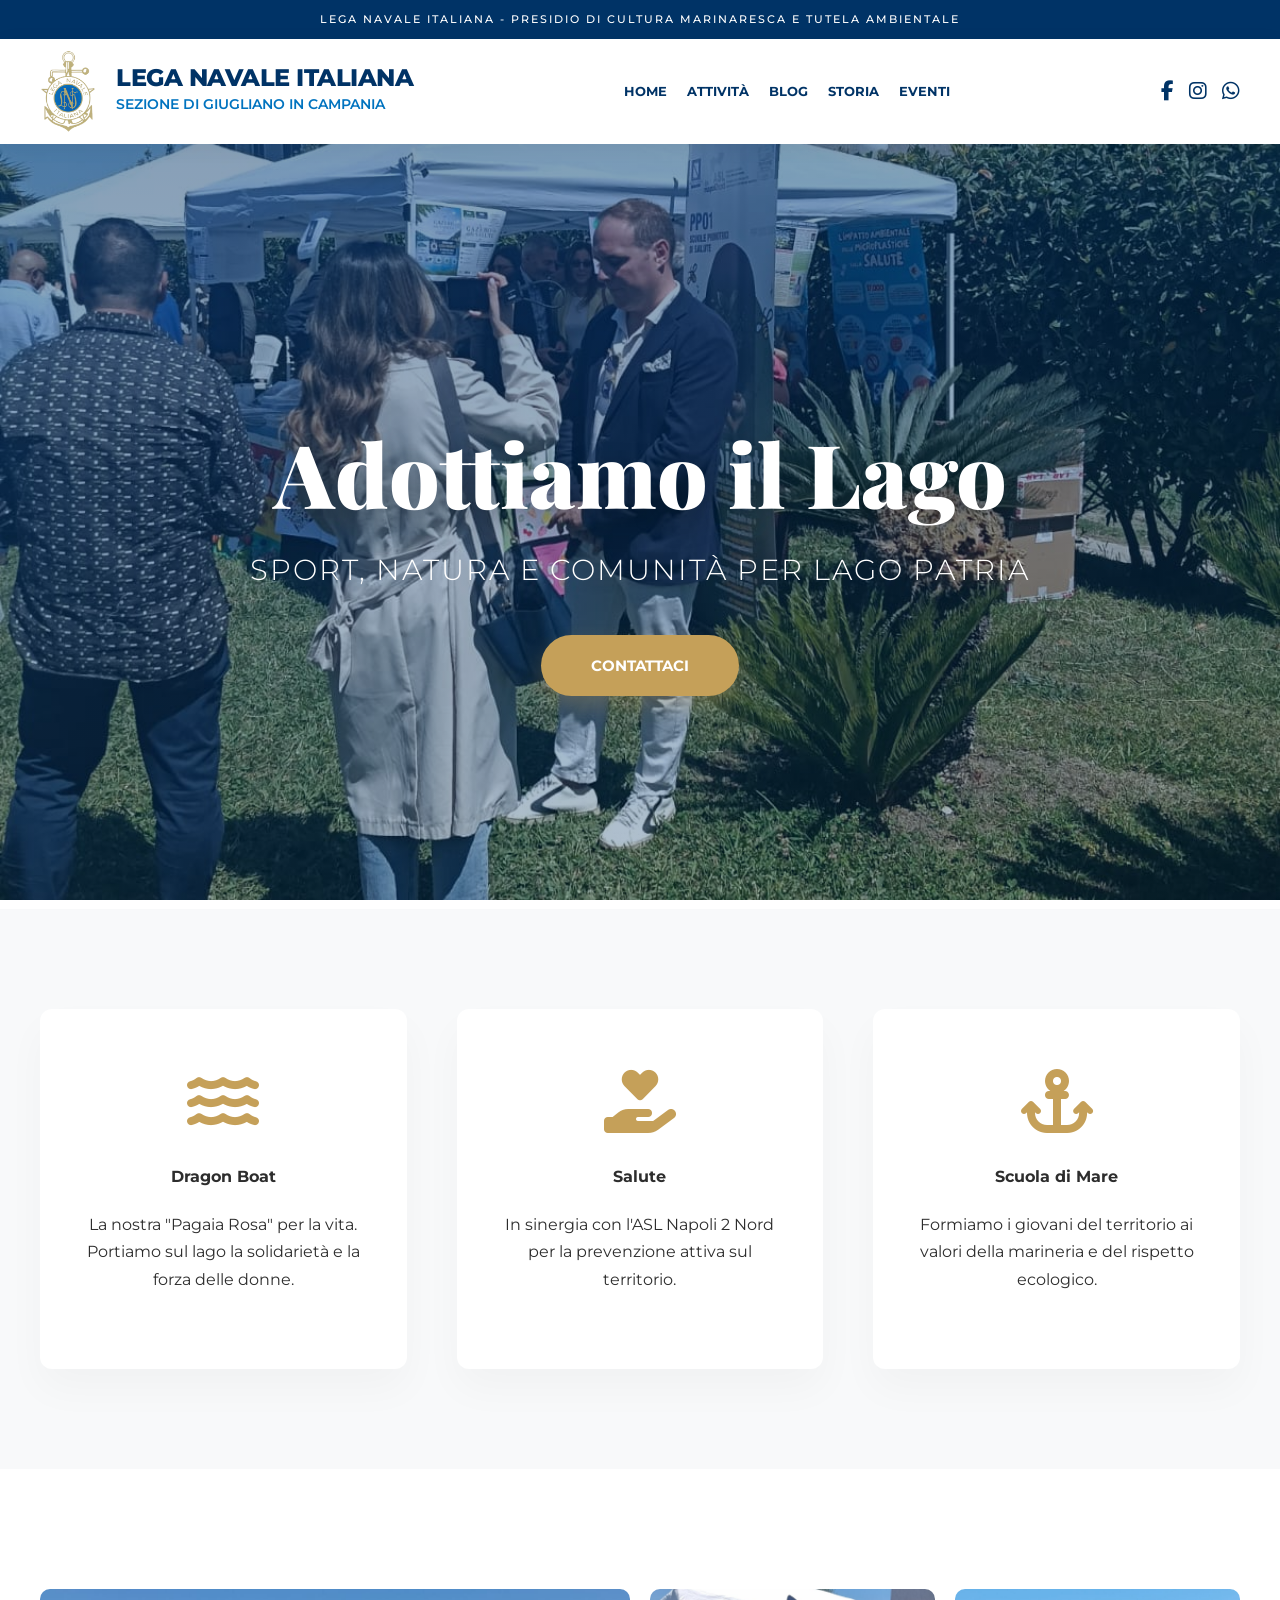
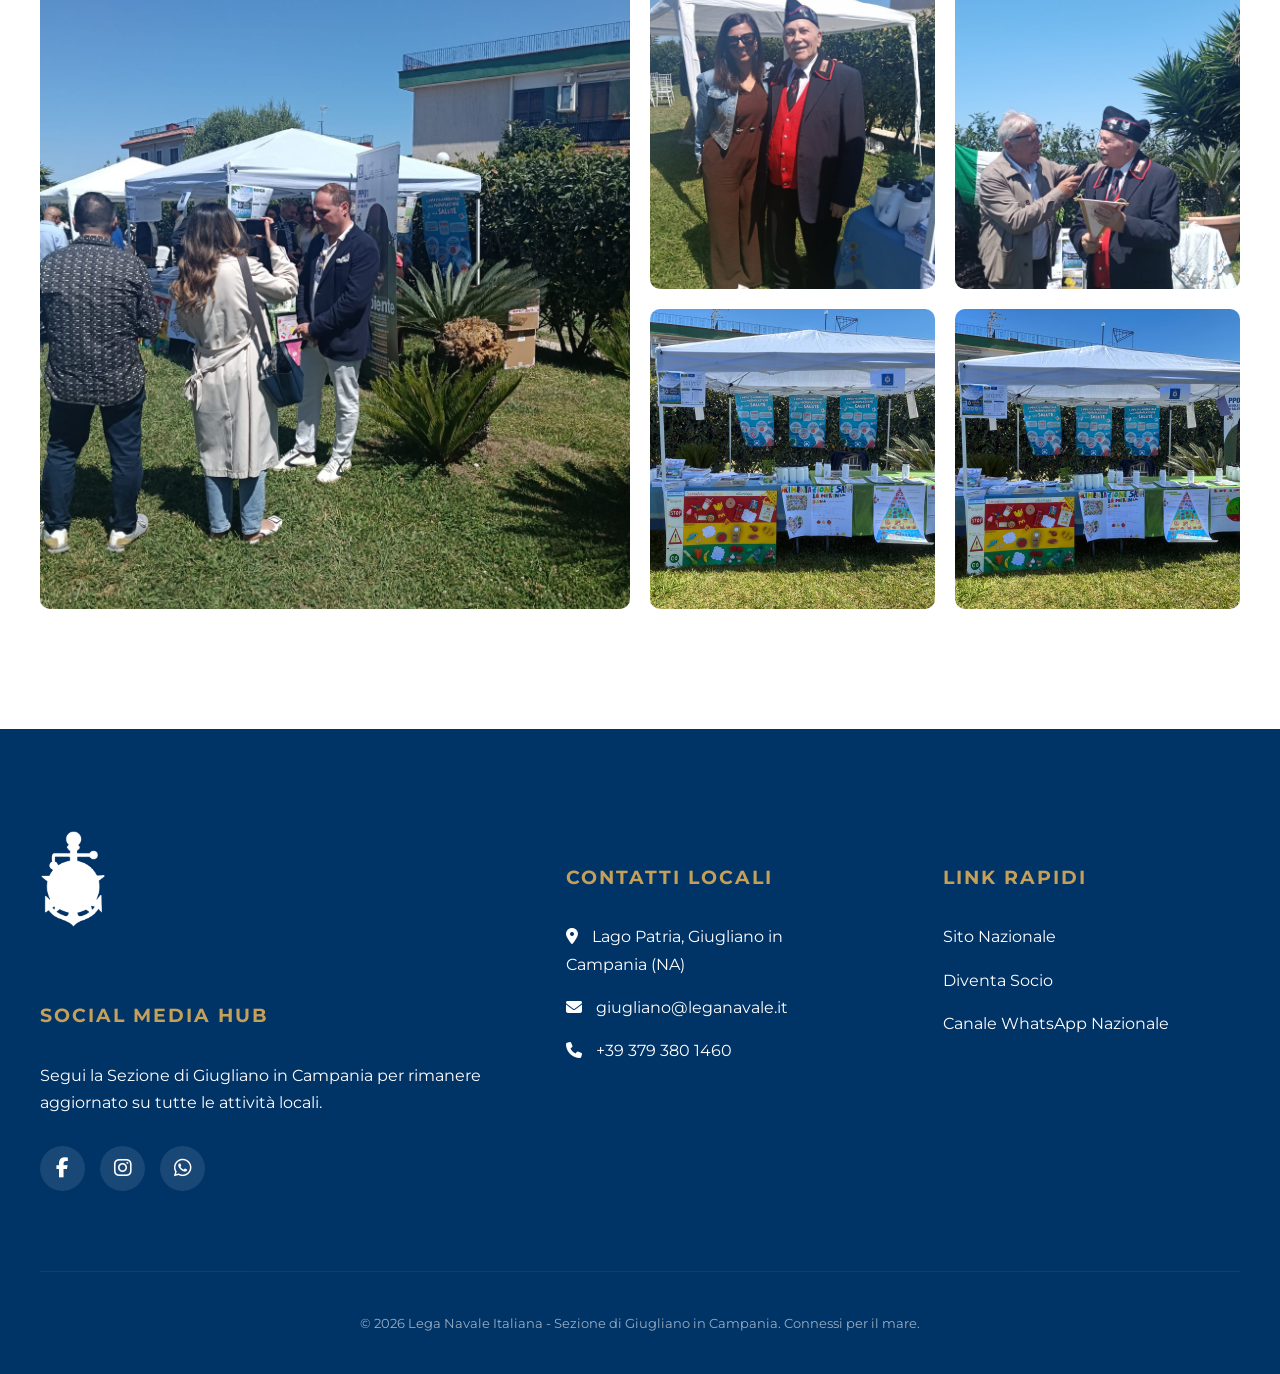
==== commit 2ae12f8c: "Add new sections: Activities, Blog, History, and Events with Open Day article and gallery" ====
--- a/index.html
+++ b/index.html
@@ -292,10 +292,23 @@
                     <span>Sezione di Giugliano in Campania</span>
                 </div>
             </a>
+            <style>
+                .nav-main-links { display: flex; gap: 20px; margin: 0 30px; }
+                .nav-main-links a { text-decoration: none; color: var(--lni-blue); font-weight: 700; text-transform: uppercase; font-size: 13px; transition: 0.3s; }
+                .nav-main-links a:hover { color: var(--lni-gold); }
+                @media (max-width: 1024px) { .nav-main-links { display: none; } }
+            </style>
+            <div class="nav-main-links">
+                <a href="index.html">Home</a>
+                <a href="attivita.html">Attività</a>
+                <a href="blog.html">Blog</a>
+                <a href="storia.html">Storia</a>
+                <a href="eventi.html">Eventi</a>
+            </div>
             <div class="nav-social">
-                <a href="#" title="Facebook"><i class="fab fa-facebook-f"></i></a>
-                <a href="#" title="Instagram"><i class="fab fa-instagram"></i></a>
-                <a href="#" title="WhatsApp"><i class="fab fa-whatsapp"></i></a>
+                <a href="https://www.facebook.com/share/1XzdyFtsT1/" title="Facebook" target="_blank"><i class="fab fa-facebook-f"></i></a>
+                <a href="https://www.instagram.com/leganavaledigiugliano?igsh=MW5rMWNlbTltMmd3MA==" title="Instagram" target="_blank"><i class="fab fa-instagram"></i></a>
+                <a href="https://wa.me/393793801460" title="WhatsApp" target="_blank"><i class="fab fa-whatsapp"></i></a>
             </div>
         </div>
     </nav>
@@ -304,7 +317,7 @@
         <div class="hero-content">
             <h2>Adottiamo il Lago</h2>
             <p>Sport, Natura e Comunità per Lago Patria</p>
-            <a href="#" class="btn-gold">Contattaci</a>
+            <a href="https://wa.me/393793801460" class="btn-gold">Contattaci</a>
         </div>
     </header>
 
@@ -359,22 +372,22 @@
                 <h5>Social Media Hub</h5>
                 <p>Segui la Sezione di Giugliano in Campania per rimanere aggiornato su tutte le attività locali.</p>
                 <div class="social-box">
-                    <a href="#" title="Facebook"><i class="fab fa-facebook-f"></i></a>
-                    <a href="#" title="Instagram"><i class="fab fa-instagram"></i></a>
-                    <a href="#" title="WhatsApp"><i class="fab fa-whatsapp"></i></a>
+                    <a href="https://www.facebook.com/share/1XzdyFtsT1/" title="Facebook" target="_blank"><i class="fab fa-facebook-f"></i></a>
+                    <a href="https://www.instagram.com/leganavaledigiugliano?igsh=MW5rMWNlbTltMmd3MA==" title="Instagram" target="_blank"><i class="fab fa-instagram"></i></a>
+                    <a href="https://wa.me/393793801460" title="WhatsApp" target="_blank"><i class="fab fa-whatsapp"></i></a>
                 </div>
             </div>
             <div class="footer-col">
                 <h5>Contatti Locali</h5>
                 <p><i class="fas fa-map-marker-alt" style="margin-right:10px;"></i> Lago Patria, Giugliano in Campania (NA)</p>
                 <p><i class="fas fa-envelope" style="margin-right:10px;"></i> giugliano@leganavale.it</p>
-                <p><i class="fas fa-phone" style="margin-right:10px;"></i> +39 393 486 7920</p>
+                <p><i class="fas fa-phone" style="margin-right:10px;"></i> +39 379 380 1460</p>
             </div>
             <div class="footer-col">
                 <h5>Link Rapidi</h5>
-                <p><a href="#" style="color:white; text-decoration:none;">Sito Nazionale</a></p>
-                <p><a href="#" style="color:white; text-decoration:none;">Diventa Socio</a></p>
-                <p><a href="#" style="color:white; text-decoration:none;">Canale WhatsApp Nazionale</a></p>
+                <p><a href="https://www.leganavale.it" target="_blank" style="color:white; text-decoration:none;">Sito Nazionale</a></p>
+                <p><a href="https://www.leganavale.it/struttura/associati" target="_blank" style="color:white; text-decoration:none;">Diventa Socio</a></p>
+                <p><a href="https://whatsapp.com/channel/0029VaB0RAn1XquW6LqG3M3f" target="_blank" style="color:white; text-decoration:none;">Canale WhatsApp Nazionale</a></p>
             </div>
         </div>
         <div class="copyright">
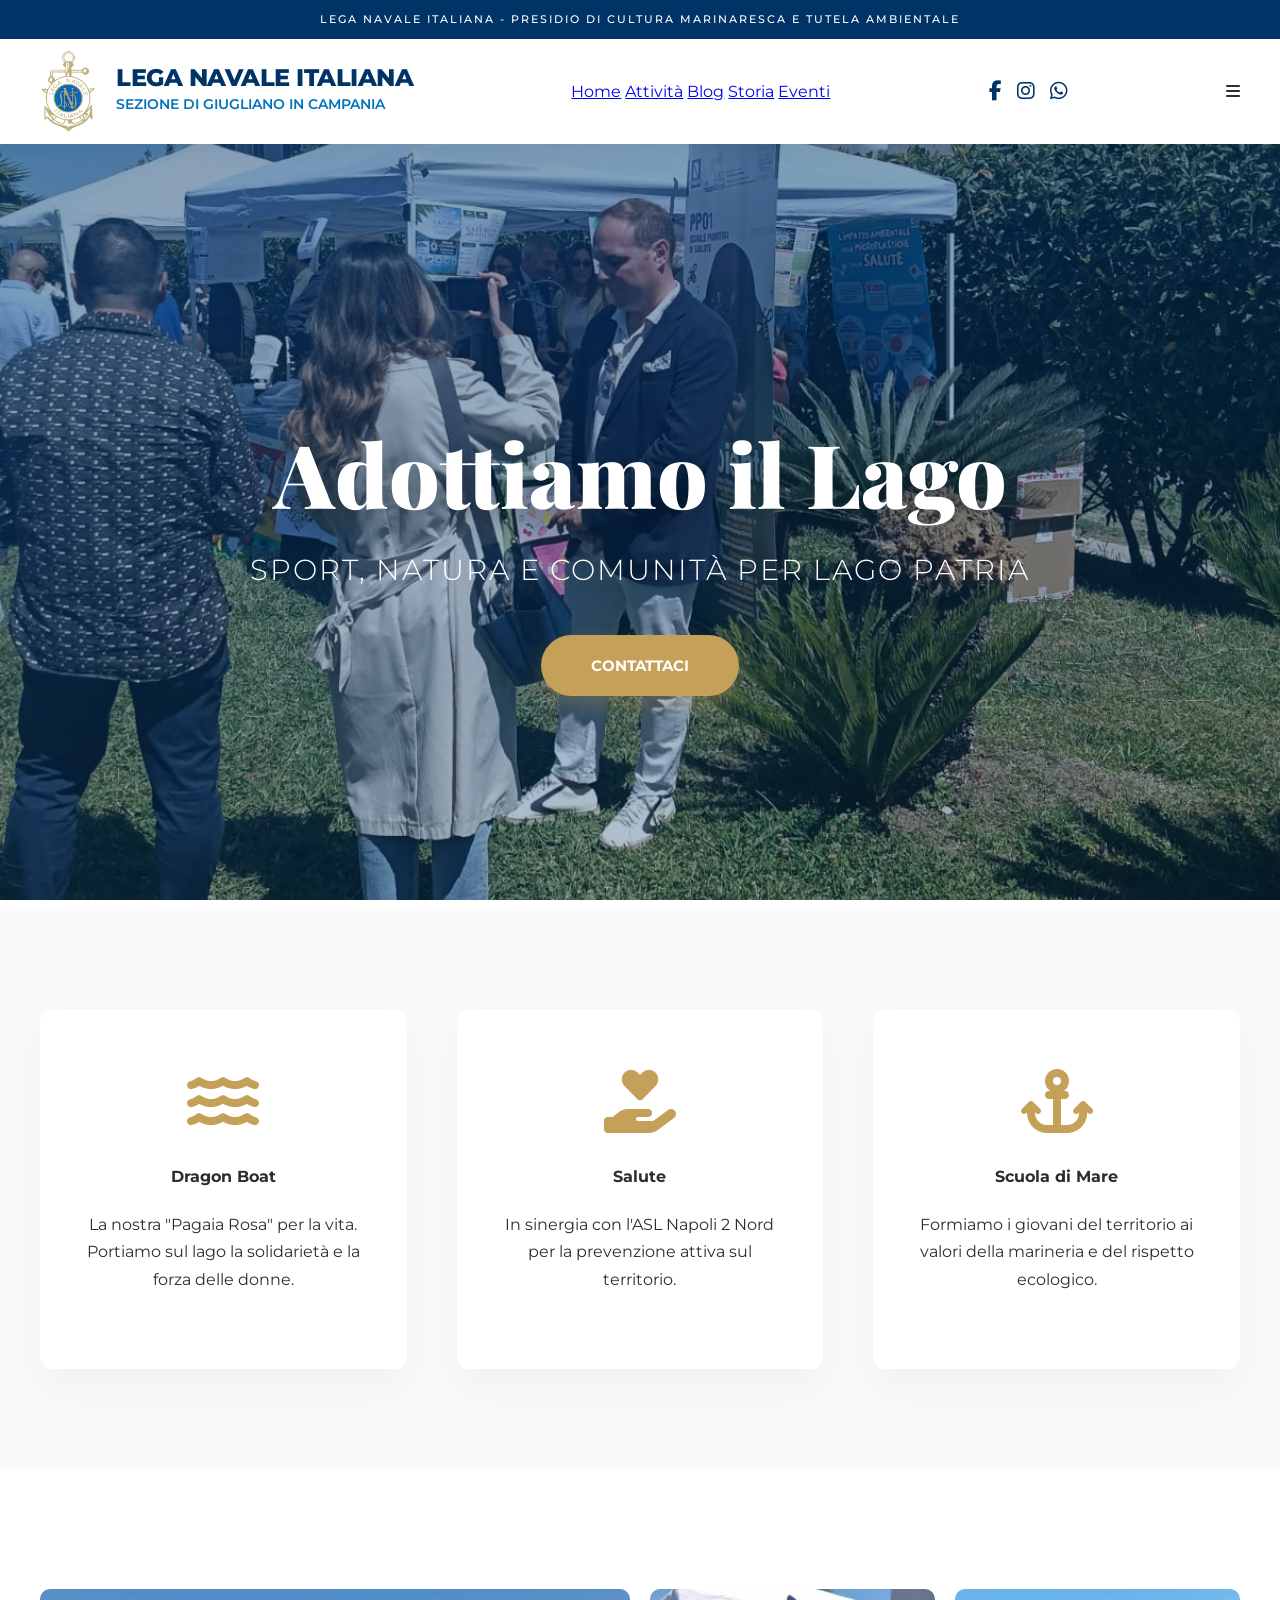
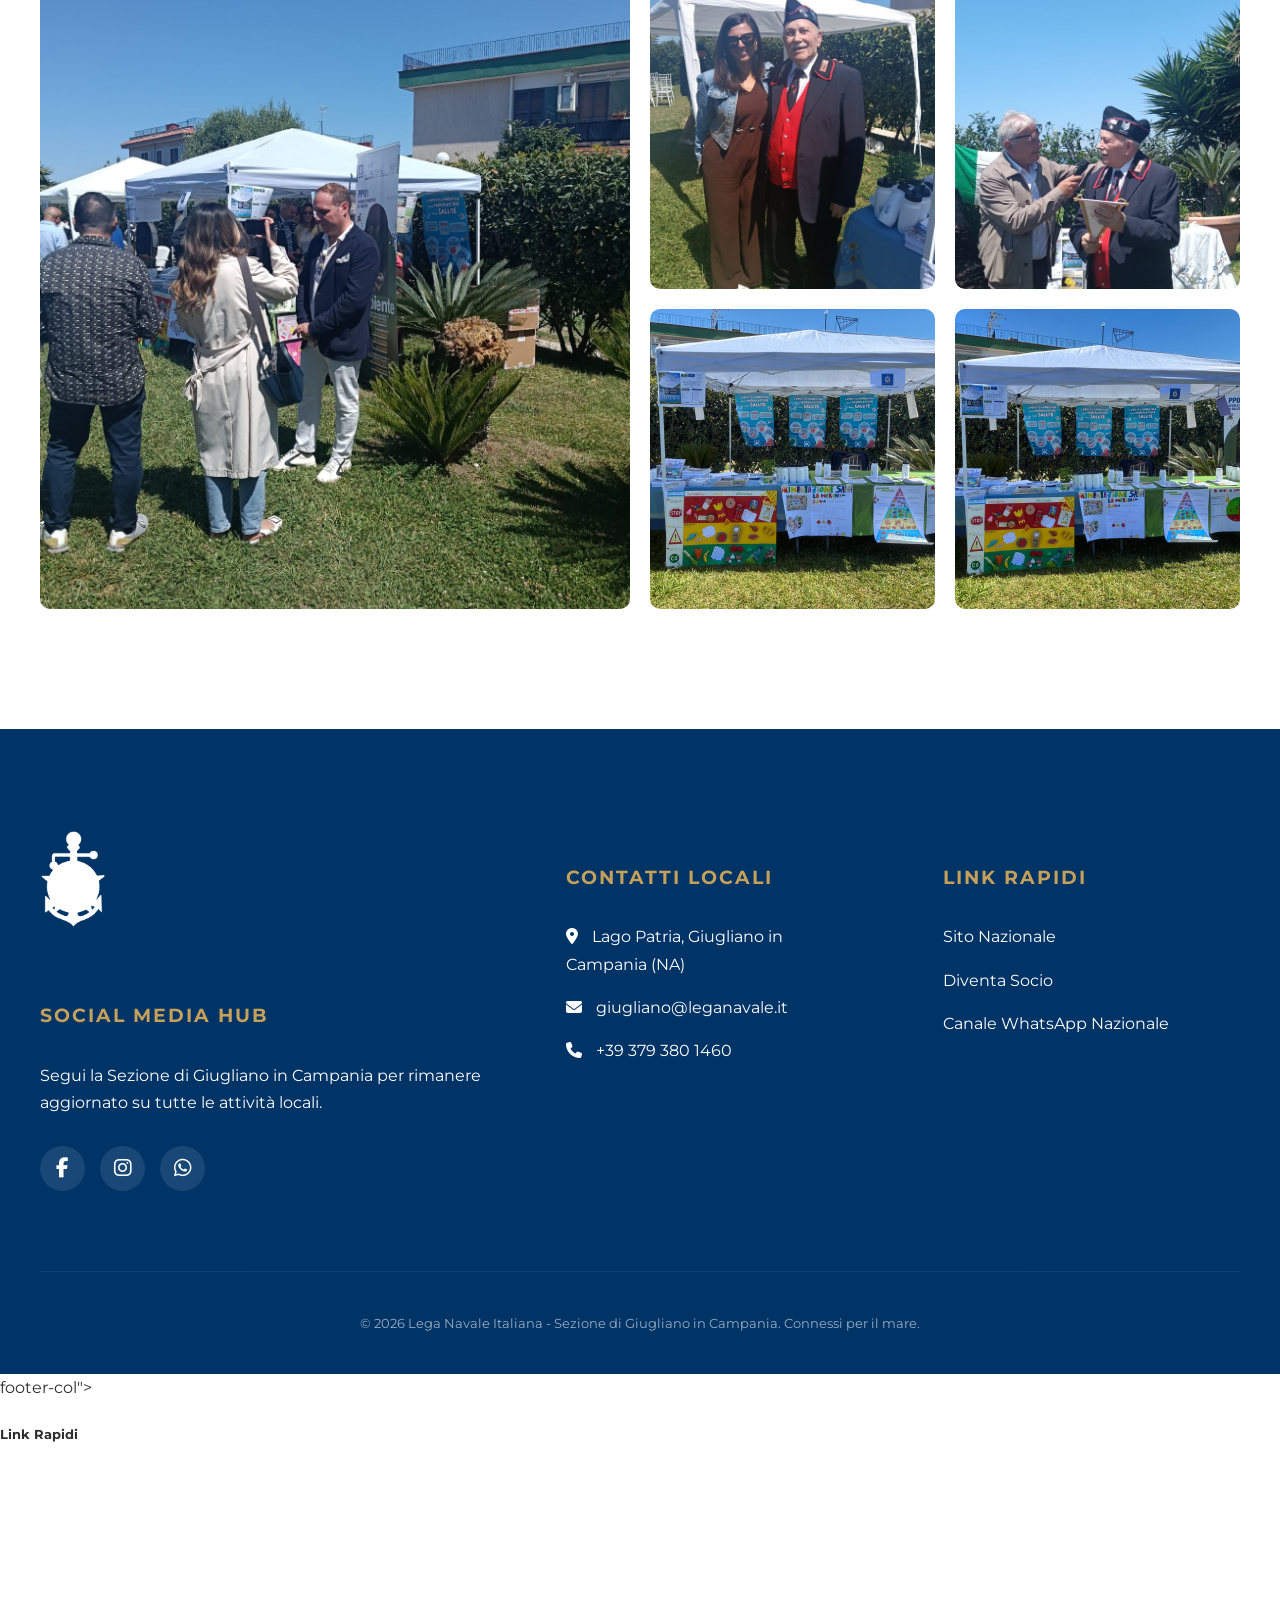
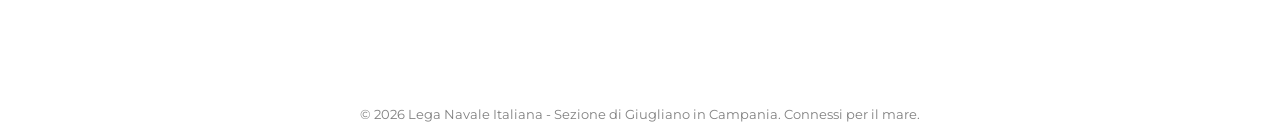
==== commit b256686b: "Fix mobile menu: implement hamburger menu with JS toggle on all pages" ====
--- a/index.html
+++ b/index.html
@@ -292,26 +292,33 @@
                     <span>Sezione di Giugliano in Campania</span>
                 </div>
             </a>
-            <style>
-                .nav-main-links { display: flex; gap: 20px; margin: 0 30px; }
-                .nav-main-links a { text-decoration: none; color: var(--lni-blue); font-weight: 700; text-transform: uppercase; font-size: 13px; transition: 0.3s; }
-                .nav-main-links a:hover { color: var(--lni-gold); }
-                @media (max-width: 1024px) { .nav-main-links { display: none; } }
-            </style>
-            <div class="nav-main-links">
+            
+            <div class="nav-main-links" id="nav-menu">
                 <a href="index.html">Home</a>
                 <a href="attivita.html">Attività</a>
                 <a href="blog.html">Blog</a>
                 <a href="storia.html">Storia</a>
                 <a href="eventi.html">Eventi</a>
             </div>
+
             <div class="nav-social">
                 <a href="https://www.facebook.com/share/1XzdyFtsT1/" title="Facebook" target="_blank"><i class="fab fa-facebook-f"></i></a>
                 <a href="https://www.instagram.com/leganavaledigiugliano?igsh=MW5rMWNlbTltMmd3MA==" title="Instagram" target="_blank"><i class="fab fa-instagram"></i></a>
                 <a href="https://wa.me/393793801460" title="WhatsApp" target="_blank"><i class="fab fa-whatsapp"></i></a>
             </div>
+
+            <div class="menu-toggle" onclick="toggleMenu()">
+                <i class="fas fa-bars"></i>
+            </div>
         </div>
     </nav>
+
+    <script>
+        function toggleMenu() {
+            const menu = document.getElementById('nav-menu');
+            menu.classList.toggle('active');
+        }
+    </script>
 
     <header class="hero">
         <div class="hero-content">
@@ -397,3 +404,17 @@
 
 </body>
 </html>
+footer-col">
+                <h5>Link Rapidi</h5>
+                <p><a href="https://www.leganavale.it" target="_blank" style="color:white; text-decoration:none;">Sito Nazionale</a></p>
+                <p><a href="https://www.leganavale.it/struttura/associati" target="_blank" style="color:white; text-decoration:none;">Diventa Socio</a></p>
+                <p><a href="https://whatsapp.com/channel/0029VaB0RAn1XquW6LqG3M3f" target="_blank" style="color:white; text-decoration:none;">Canale WhatsApp Nazionale</a></p>
+            </div>
+        </div>
+        <div class="copyright">
+            &copy; 2026 Lega Navale Italiana - Sezione di Giugliano in Campania. Connessi per il mare.
+        </div>
+    </footer>
+
+</body>
+</html>
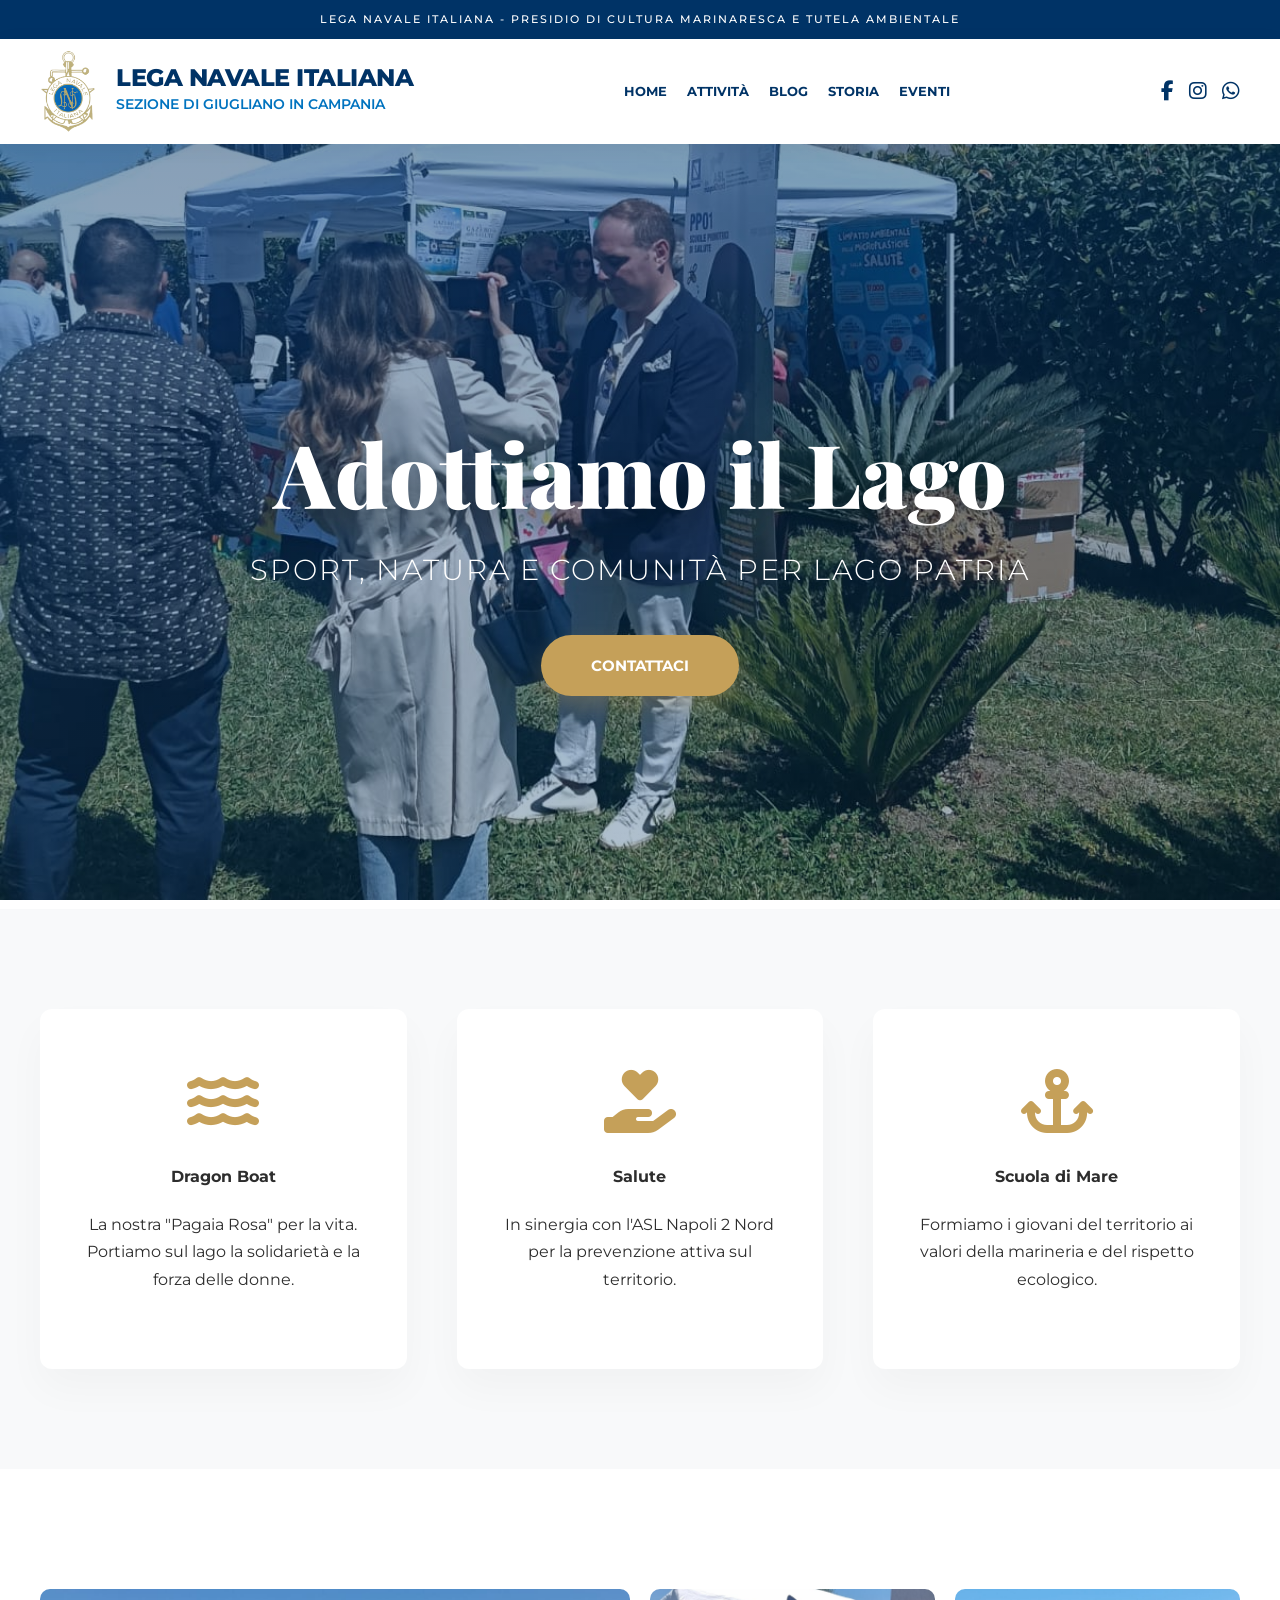
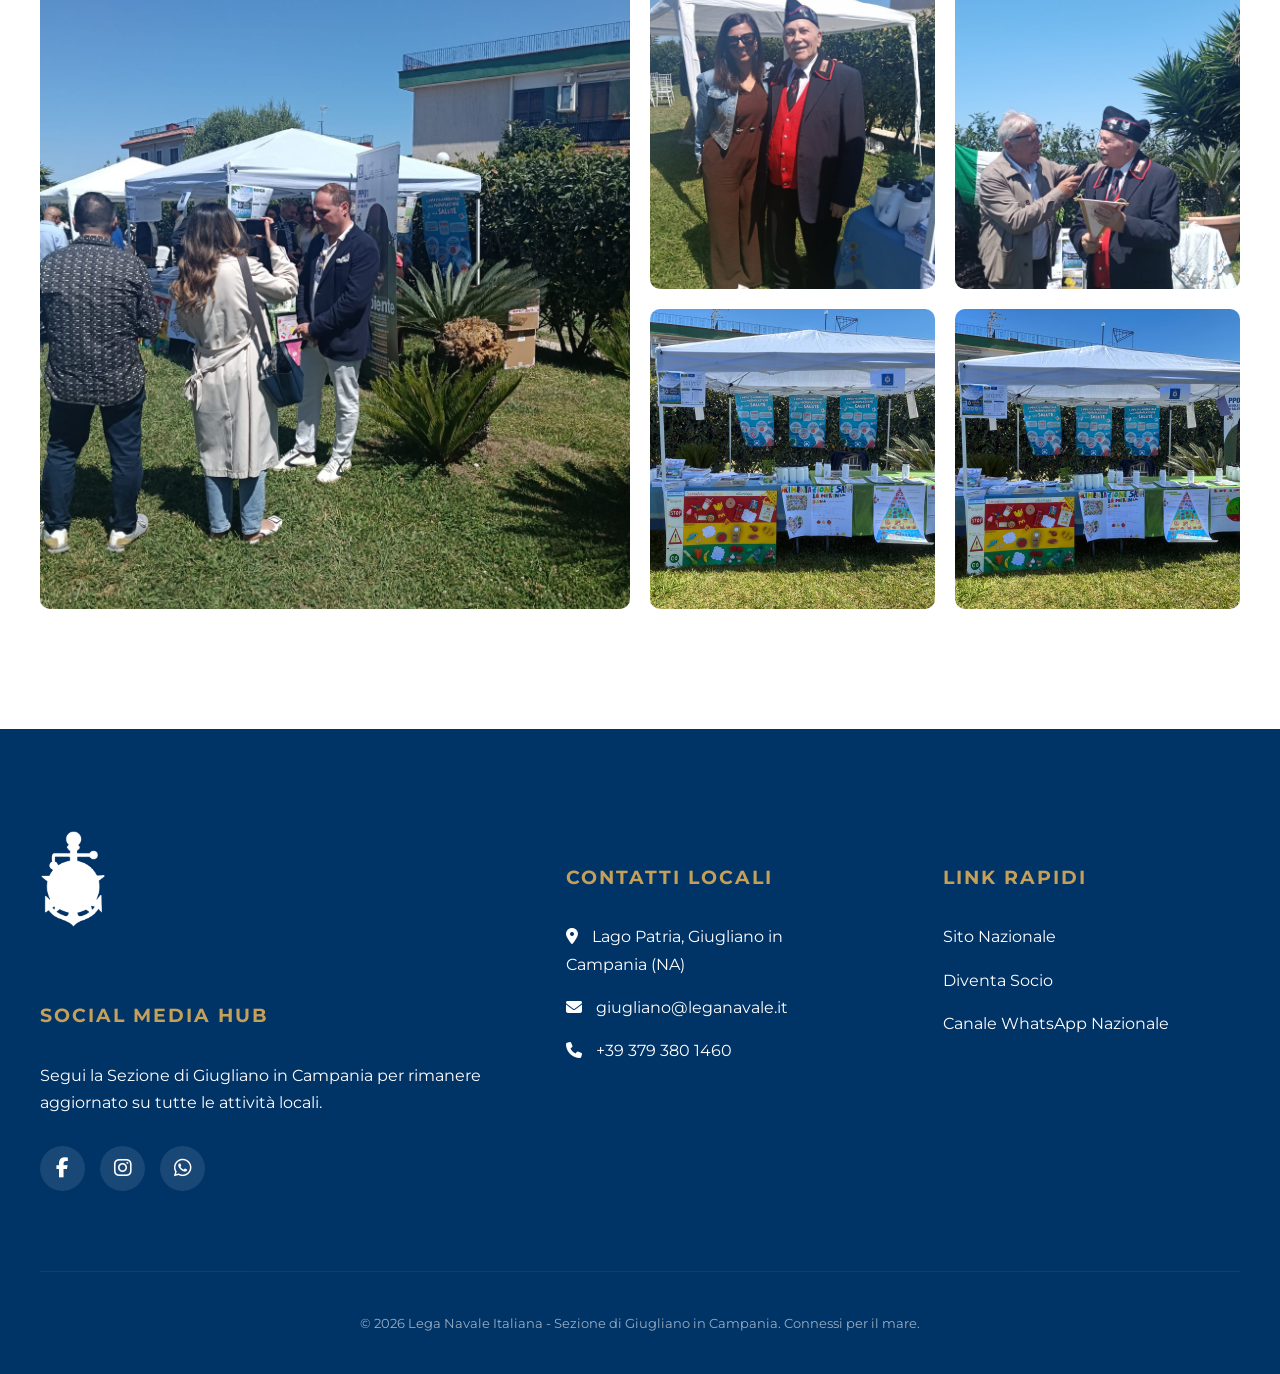
==== commit 408629d3: "Fix homepage mobile menu: remove overlapping social links and text ipertexts, clean layout" ====
--- a/index.html
+++ b/index.html
@@ -88,6 +88,10 @@
             margin-top: 2px;
         }
 
+        .nav-main-links { display: flex; gap: 20px; margin: 0 30px; }
+        .nav-main-links a { text-decoration: none; color: var(--lni-blue); font-weight: 700; text-transform: uppercase; font-size: 13px; transition: 0.3s; }
+        .nav-main-links a:hover { color: var(--lni-gold); }
+
         .nav-social {
             display: flex;
             align-items: center;
@@ -99,8 +103,15 @@
             transition: 0.3s;
             text-decoration: none;
         }
-        .nav-social a:hover {
-            color: var(--lni-gold);
+        .nav-social a:hover { color: var(--lni-gold); }
+
+        /* Mobile Menu Toggle */
+        .menu-toggle {
+            display: none;
+            font-size: 28px;
+            color: var(--lni-blue);
+            cursor: pointer;
+            z-index: 1001;
         }
 
         /* Hero Section */
@@ -265,6 +276,25 @@
             .features { grid-template-columns: repeat(2, 1fr); }
             .footer-grid { grid-template-columns: 1fr; text-align: center; }
             .social-box { justify-content: center; }
+
+            .menu-toggle { display: block; }
+            .nav-main-links {
+                display: none;
+                flex-direction: column;
+                position: absolute;
+                top: 100%;
+                left: 0;
+                width: 100%;
+                background: white;
+                padding: 30px;
+                box-shadow: 0 15px 30px rgba(0,0,0,0.1);
+                gap: 20px;
+                margin: 0;
+                text-align: center;
+                border-top: 1px solid #eee;
+            }
+            .nav-main-links.active { display: flex; }
+            .nav-social { display: none; }
         }
         @media (max-width: 768px) {
             .hero-content h2 { font-size: 3rem; }
@@ -273,7 +303,7 @@
             .nav-container { padding: 0 20px; }
             .logo-text h1 { font-size: 18px; }
             .logo-box img { height: 60px; }
-            .nav-social { gap: 10px; }
+            .nav-social { display: none; }
         }
     </style>
 </head>
@@ -403,18 +433,4 @@
     </footer>
 
 </body>
-</html>
-footer-col">
-                <h5>Link Rapidi</h5>
-                <p><a href="https://www.leganavale.it" target="_blank" style="color:white; text-decoration:none;">Sito Nazionale</a></p>
-                <p><a href="https://www.leganavale.it/struttura/associati" target="_blank" style="color:white; text-decoration:none;">Diventa Socio</a></p>
-                <p><a href="https://whatsapp.com/channel/0029VaB0RAn1XquW6LqG3M3f" target="_blank" style="color:white; text-decoration:none;">Canale WhatsApp Nazionale</a></p>
-            </div>
-        </div>
-        <div class="copyright">
-            &copy; 2026 Lega Navale Italiana - Sezione di Giugliano in Campania. Connessi per il mare.
-        </div>
-    </footer>
-
-</body>
-</html>
+</html>
